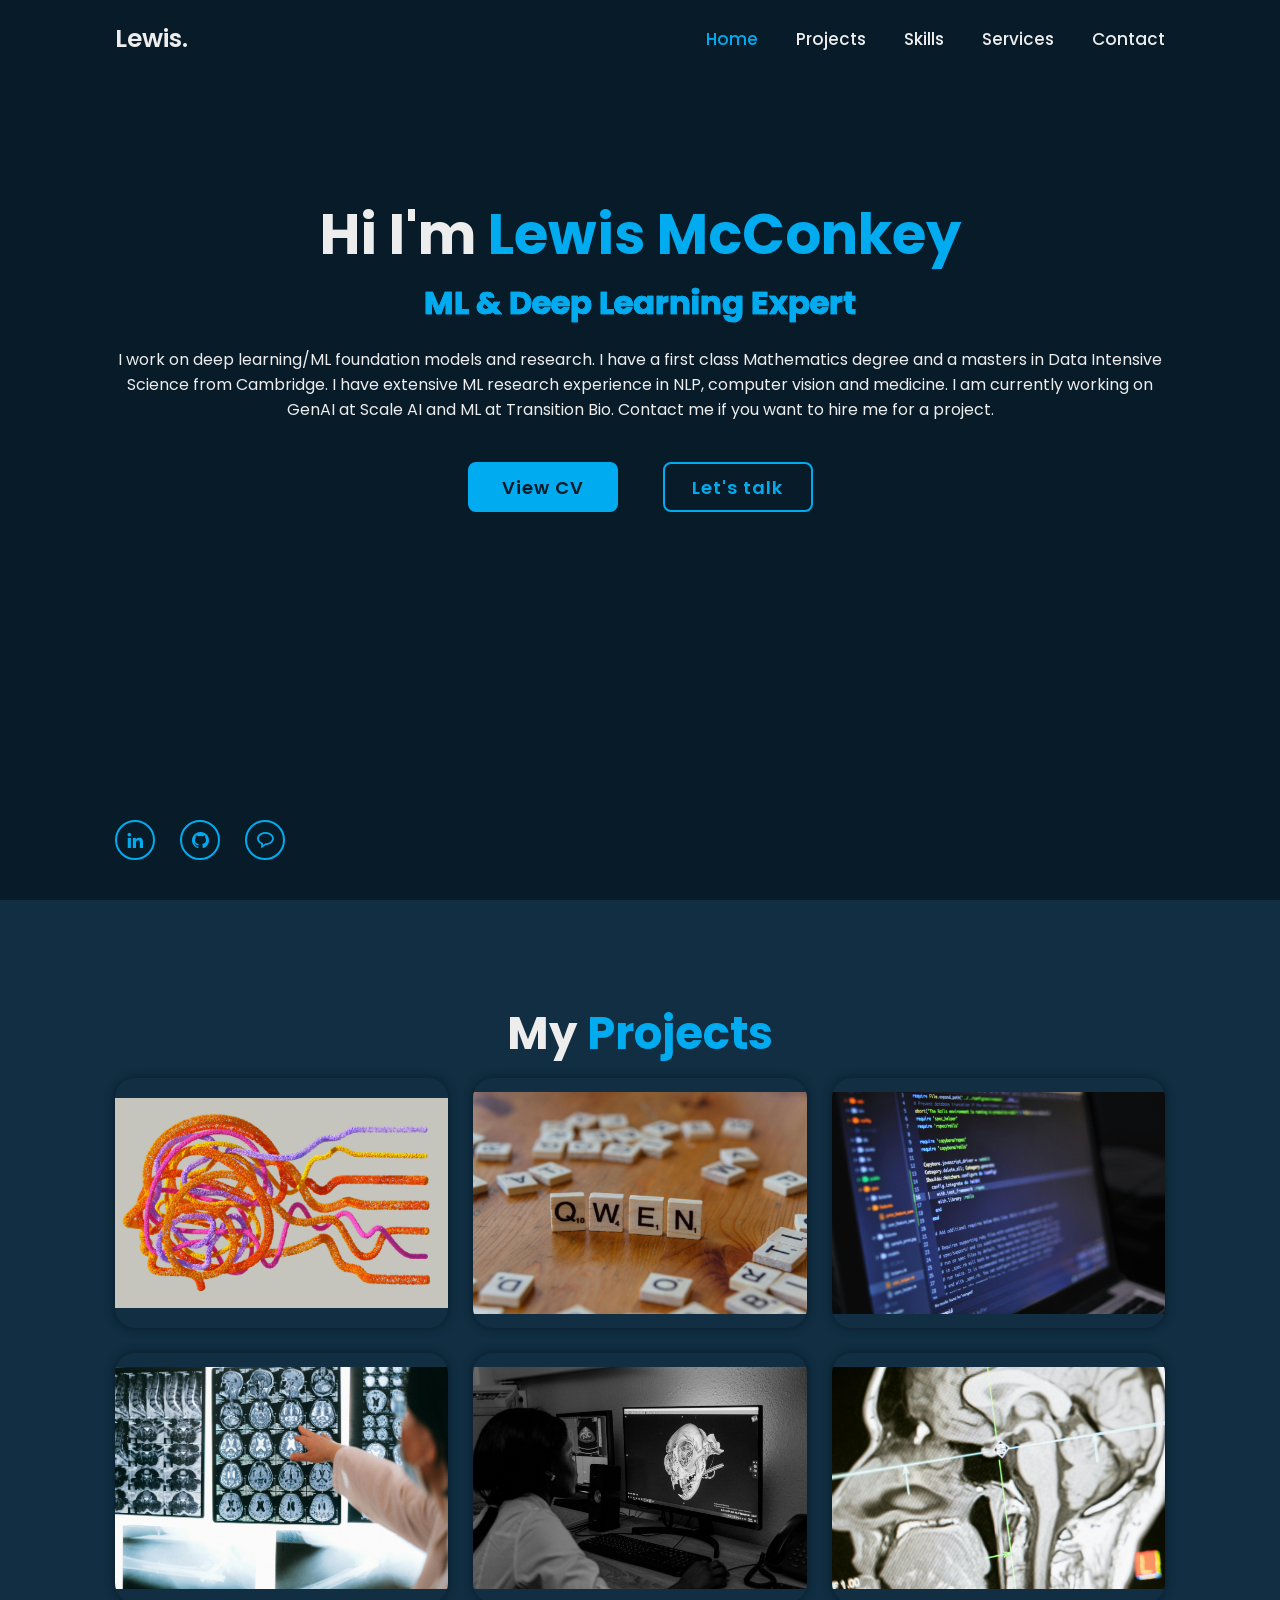
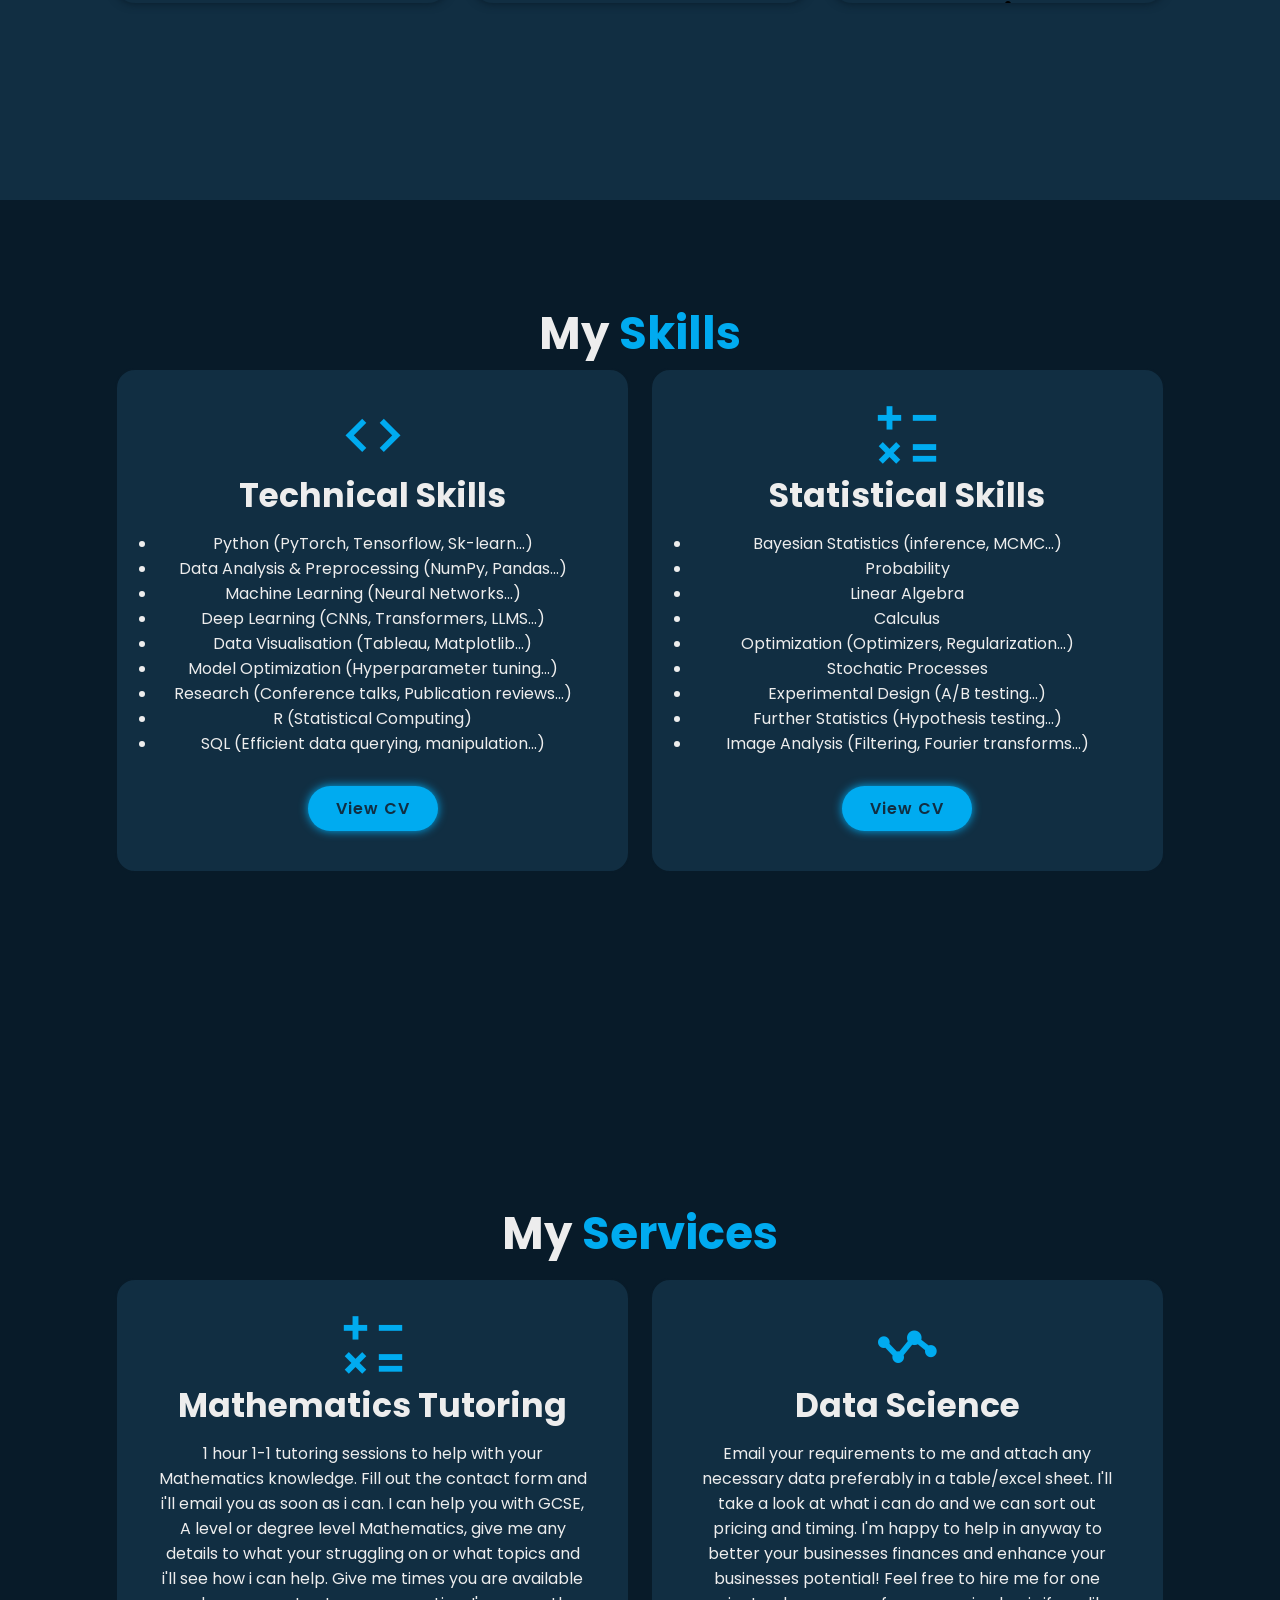
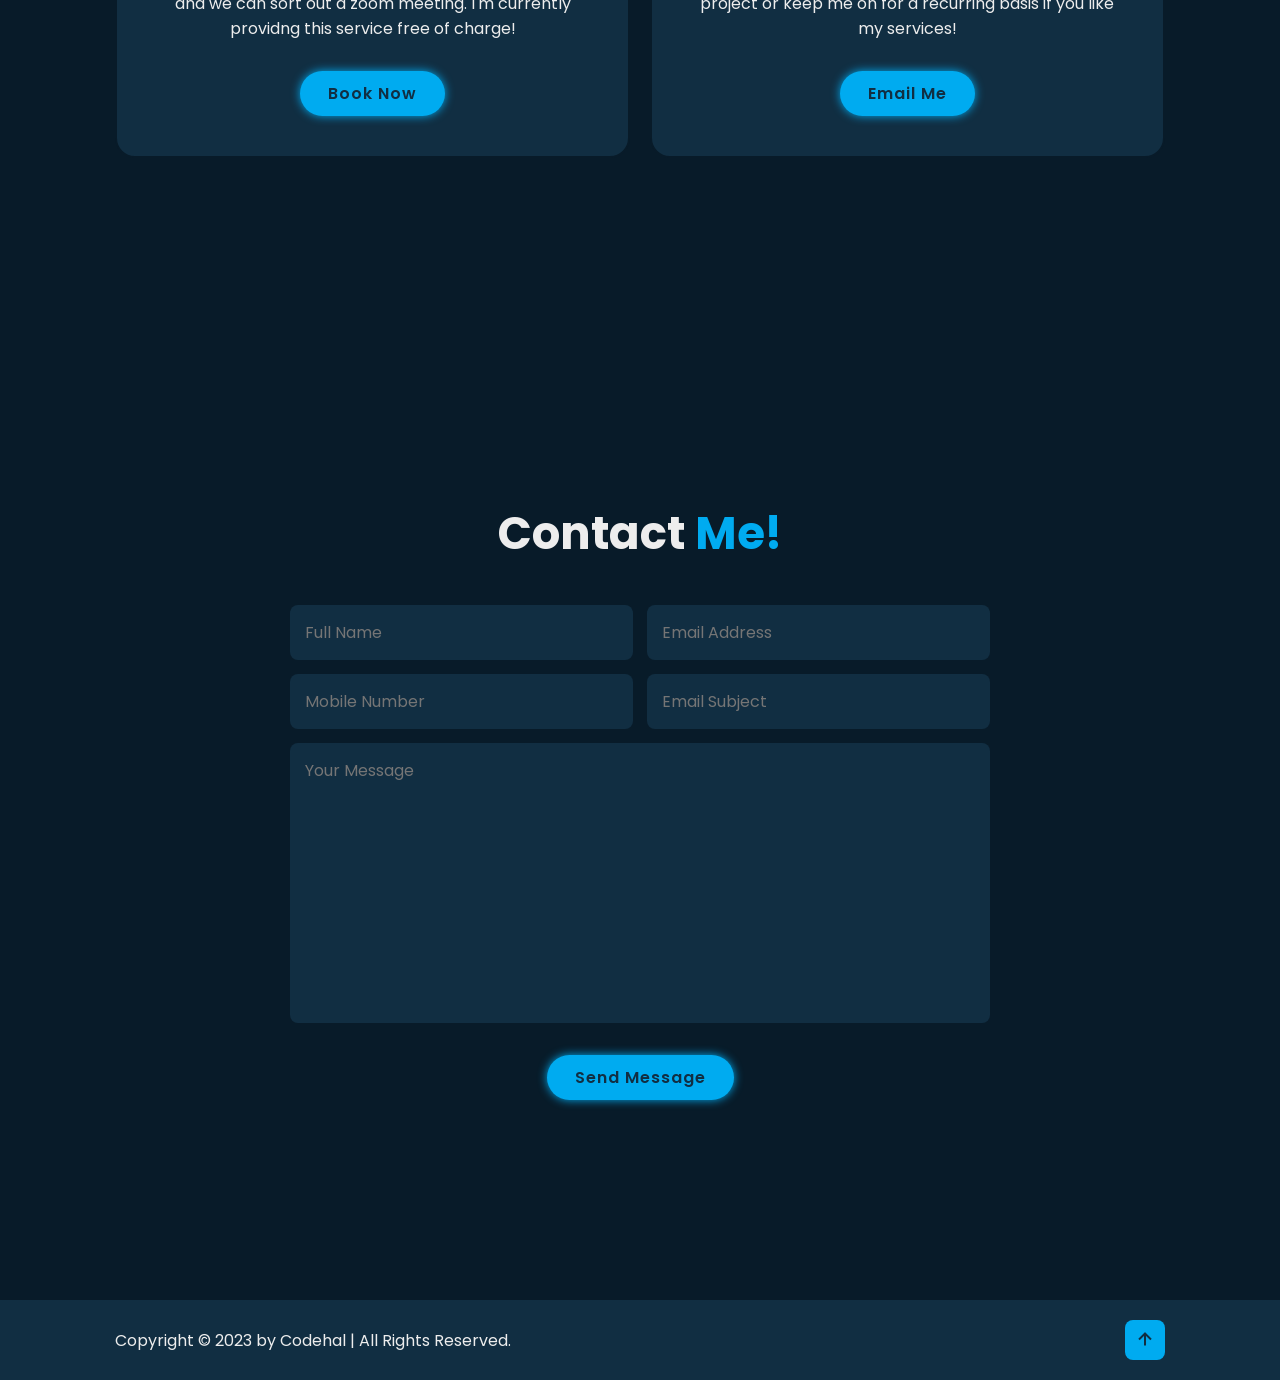
==== index.html @ c243de2d "Fix viewport meta tag scale attribute" ====
<!DOCTYPE html>
<html lang="en">

<head>
  <meta charset="UTF-8">
  <meta http-equiv="X-UA-Compatible" content="IE=edge">
  <meta name="viewport" content="width=device-width, initial-scale=1.0">
  <title>Personal Website</title>

  <link rel="stylesheet" href="personal website.css">

  <link href="https://unpkg.com/boxicons@2.1.4/css/boxicons.min.css" rel="stylesheet">
</head>
<body>
  <header class="header">
    <a href="#" class="logo">Lewis.</a>
    <div class="bx bx-menu" id="menu-icon"></div>

    <nav class="navbar">
      <a href="#Home" class="active">Home</a>
      <a href="#portfolio">Projects</a>
      <a href="#Skills">Skills</a>
      <a href="#Services">Services</a>
      <a href="#contact">Contact</a>
    </nav>

  </header>

  <section class="Home" id="Home">
    
    <div class="home-content">
      <center>
      <h1><br>Hi I'm <span>Lewis McConkey</span></h1>
      <div class="text-animate">
        <h3>ML & Deep Learning Expert</h3>
      </div>
      <p>I work on deep learning/ML foundation models and research. I have a first class Mathematics degree and a masters in Data Intensive Science from Cambridge. I have extensive ML research experience in NLP, computer vision and medicine. I am currently working on GenAI at Scale AI and ML at Transition Bio.  Contact me if you want to hire me for a project.</p>
      <div class="btn-box">
        <a href="https://docs.google.com/document/d/1GEggq1tuvcg07qV2nIcZ8Dckjq_eZgZ1/edit?usp=sharing&ouid=100934787953432346950&rtpof=true&sd=true" download class="btn">View CV</a>
        <a href="mailto:lewis.mcconkey2001@icloud.com" class="btn">Let's talk</a>
      </div>
      <div class="home-sci">
        <a href="https://www.linkedin.com/in/lewismcconkey/"><i class="bx bxl-linkedin"></i></a>
        <a href="https://github.com/Conkey01"><i class='bx bxl-github' ></i></a>
        <a href="sms:+447851853413"> <i class='bx bx-message-rounded'></i></a>
        </center>
      </div>
      
    </div>
  </section>

  <section class="portfolio" id="portfolio">
    <h2 class="heading">My <span>Projects</span></h2>

    <div class="portfolio-container">
       <div class="portfolio-box">
         <img src="Machine_learning.jpg" alt="">
         <div class="portfolio-layer">
           <h4>Neural Networks</h4>
           <p>End-to-end neural network inference pipeline that predicts the summation of two digits (97.19% validation accuracy). Benchmarked performance against support vector machines, random forests etc.</p>
           <a href="https://github.com/Conkey01/Optimising-Neural-Network-Inference-Pipelines-for-Digit-Summation"><i class='bx bx-link-external' ></i></a>
        </div>
      </div>

          <div class="portfolio-box">
            <img src="Qwen.jpg" alt="">
            <div class="portfolio-layer">
              <h4>Qwen, LLMs</h4>
              <p>LoRA (Low-Rank Adaptation) applied to the Qwen2.5-Instruct class of Large Language Models (LLMs), repurposed for forecasting a predator-prey system.</p>
              <a href="https://github.com/Conkey01/Efficient-Fine-Tuning-of-Large-Language-Models-for-Time-Series-Forecasting-via-LoRA"><i class='bx bx-link-external' ></i></a>
            </div>
          </div>

            <div class="portfolio-box">
              <img src="research_computing.jpg" alt="">
              <div class="portfolio-layer">
                <h4>Automatic Differentiation</h4>
                <p>Created a sub_dual_autodiff package for automatic differentiation using dual numbers.</p>
                <a href="https://github.com/Conkey01/Automatic-Differentiation-Using-Dual-Numbers-Package"><i class='bx bx-link-external' ></i></a>
              </div>
            </div>

              <div class="portfolio-box">
                <img src="Cancer_Survival.jpg" alt="">
                <div class="portfolio-layer">
                  <h4>Cancer Survival Prediction</h4>
                  <p>Coming soon...</p>
                  <a href="https://github.com/Conkey01/Optimising-Neural-Network-Inference-Pipelines-for-Digit-Summation"><i class='bx bx-link-external' ></i></a>
                </div>
              </div>

                <div class="portfolio-box">
                  <img src="Image_Analysis.jpg" alt="">
                  <div class="portfolio-layer">
                    <h4>Image Analysis</h4>
                    <p>Coming soon...</p>
                    <a href="https://github.com/Conkey01/Optimising-Neural-Network-Inference-Pipelines-for-Digit-Summation"><i class='bx bx-link-external' ></i></a>
                  </div>
                </div>

            <div class="portfolio-box">
               <img src="Medical_Imaging.jpg" alt="">
                <div class="portfolio-layer">
                  <h4>Medical Imaging</h4>
                   <p>Positron emission tomography and computed tomography reconstruction. Magnetic resonance imaging denoising. Computed tomography classification for cancer types (benign/malignant).</p>
                <a href="https://github.com/Conkey01/Multimodal_Imaging_for_cancer_detection_and_AI_segmentation"><i class='bx bx-link-external' ></i></a>
               </div>
             </div>

    </div>
  </section>

  <section class="Skills" id="Skills">
    <h2 class="heading">My <span>Skills</span></h2>

    <div class="services-container">
      <div class="services-box">
        <i class='bx bx-code'></i>
        <h3>Technical Skills</h3>
        <ul>
          <li>Python (PyTorch, Tensorflow, Sk-learn...)</li>
          <li>Data Analysis & Preprocessing (NumPy, Pandas...)</li>
          <li>Machine Learning (Neural Networks...)</li>
          <li>Deep Learning (CNNs, Transformers, LLMS...)</li>
          <li>Data Visualisation (Tableau, Matplotlib...)</li>
          <li>Model Optimization (Hyperparameter tuning...) </li>
          <li>Research (Conference talks, Publication reviews...)</li>
          <li>R (Statistical Computing)</li>
          <li>SQL (Efficient data querying, manipulation...)</li>
        </ul>
        <a href="https://docs.google.com/document/d/1GEggq1tuvcg07qV2nIcZ8Dckjq_eZgZ1/edit?usp=sharing&ouid=100934787953432346950&rtpof=true&sd=true" class="btn2">View CV</a>
      </div>

      <div class="services-box">
        <i class='bx bx-math' ></i>
         <h3>Statistical Skills</h3>
          <ul>
          <li>Bayesian Statistics (inference, MCMC...)</li>
          <li>Probability</li>
          <li>Linear Algebra</li>
          <li>Calculus</li>
          <li>Optimization (Optimizers, Regularization...)</li>
          <li>Stochatic Processes</li>
          <li>Experimental Design (A/B testing...)</li>
          <li>Further Statistics (Hypothesis testing...)</li>
          <li>Image Analysis (Filtering, Fourier transforms...)</li>
          </ul>
          <a href="https://docs.google.com/document/d/1GEggq1tuvcg07qV2nIcZ8Dckjq_eZgZ1/edit?usp=sharing&ouid=100934787953432346950&rtpof=true&sd=true" class="btn2">View CV</a>
        </div>
    </div>
  </section>


  <section class="Services" id="Services">
    <h2 class="heading">My <span>Services</span></h2>

    <div class="services-container">
      <div class="services-box">
      <i class='bx bx-math' ></i>
        <!-----<i class="bx bx-code-alt"></i>----->
        <h3>Mathematics Tutoring</h3>
          <p>1 hour 1-1 tutoring sessions to help with your Mathematics knowledge. Fill out the contact form and i'll email you as soon as i can. I can help you with GCSE, A level or degree level Mathematics, give me any details to what your struggling on or what topics and i'll see how i can help. Give me times you are available and we can sort out a zoom meeting. I'm currently providng this service free of charge!</p>
        <a href="mailto:lewis.mcconkey2001@icloud.com" class="btn2">Book Now</a>
      </div>

      <div class="services-box">
        <i class='bx bx-stats' ></i>
          <!-----<i class="bx bx-code-alt"></i>----->
          <h3>Data Science</h3>
          <p>Email your requirements to me and attach any necessary data preferably in a table/excel sheet. I'll take a look at what i can do and we can sort out pricing and timing. I'm happy to help in anyway to better your businesses finances and enhance your businesses potential! Feel free to hire me for one project or keep me on for a recurring basis if you like my services!</p>
          <a href="mailto:lewis.mcconkey2001@icloud.com" class="btn2">Email Me</a>
        </div>
    </div>
  </section>

  <section class="contact" id="contact">
    <h2 class="heading">Contact <span>Me!</span></h2>

    <form action="https://formsubmit.co/lewis.mcconkey2001@icloud.com" method="POST">
      <div class="input-box">
        <input type="text" placeholder="Full Name">
        <input type="email" placeholder="Email Address">
      </div>
      <div class="input-box">
        <input type="number" placeholder="Mobile Number">
        <input type="text" placeholder="Email Subject">
      </div>
      <textarea name="" id="" cols="30" rows="10" placeholder="Your Message"></textarea>
      <input type="submit" value="Send Message" class="btn2">
    </form>
  </section>

  <footer class="footer">
    <div class="footer-text">
      <p>Copyright &copy; 2023 by Codehal | All Rights Reserved.</p>
    </div>

    <div class="footer-iconTop"><a href="#Home"><i class="bx bx-up-arrow-alt"></i></a>
    </div>
  </footer>

    <script src="personal website.js"></script>
</body>
</html>
---- personal website.css ----
@import url('https://fonts.googleapis.com/css2?family=Poppins:wght@300;400;500;600;700;800;900&display=swap');

*{
  margin: 0;
  padding: 0;
  box-sizing: border-box;
  text-decoration: none;
  border: none;
  outline: none;
  scroll-behavior: smooth;
  font-family: 'Poppins', sans-serif;
}

:root {
  --bg-color: #081b29;
  --second-bg-color: #112e42;
  --third-bg-color: #323946;
  --text-color: #ededed;
  --main-color: #00abf0;
  --main-color2: #0ef;
}

html{
  font-size: 62.5%;
  overflow-x: hidden;
}

body {
  background: var(--bg-color);
  color: var(--text-color);
}

.header{
  position: fixed;
  top: 0;
  left: 0;
  width: 100%; 
  padding: 2rem 9%;
  background: transparent;
  display: flex;
  justify-content: space-between;
  align-items: center;
  z-index: 100;
}

#me {
  float: right;
  margin: 0 0 0 15px;
}

.logo{
  font-size: 2.5rem;
  color: var(--text-color);
  font-weight: 600;
}

.navbar a {
  font-size: 1.7rem;
  color: var(--text-color);
  font-weight: 500;
  margin-left: 3.5rem;
}

.navbar a:hover,
.navbar a.active {
  color: var(--main-color);
}

#menu-icon {
  font-size: 3.6rem;
  color: var(--text-color);
  cursor: pointer;
  display: none;
}

section{
  min-height: 100vh;
  padding: 10rem 9% 2rem;
}

.home {
  display: flex;
  align-items: center;
  padding: 0 9%;
}

.home-content {
  max-width: 800rem;
}

.home-content h1 {
  font-size: 5.6rem;
  font-weight: 700;
  line-height: 1.6;
}

.text-animate {
  position: relative;
  width: 80rem;
  overflow: hidden;
}

.home-content .text-animate h3 {
  font-size: 3.2rem;
  font-weight: 700;
  color: transparent;
  -webkit-text-stroke: .7px var(--main-color);
  background-image: linear-gradient(var(--main-color), var(--main-color));
  background-repeat: no-repeat;
  -webkit-background-clip: text;
  background-size: 90% 100%;
  background-position: -100% -100%;
  animation: homeBgText 6s linear infinite;
  animation-delay: 2s;
}

.home-content .text-animate h3::before {
  position: absolute;
  top: 0;
  left: 0;
  width: 0;
  height: 100%;
  border-right: 2px solid var(--main-color);
  z-index: -1;
}

.home-content p {
  font-size: 1.6rem;
  margin: 2rem 0 4rem;
}

.btn-box {
  position: relative;
  display: flex;
  justify-content: space-between;
  width: 34.5rem;
  height: 5rem;
}

.btn-box .btn {
  position: relative;
  display: inline-flex;
  justify-content: center;
  align-items: center;
  width: 15rem;
  height: 100%;
  background: var(--main-color);
  border: .2rem solid var(--main-color);
  border-radius: .8rem;
  font-size: 1.8rem;
  font-weight: 600;
  letter-spacing: .1rem;
  color: var(--bg-color);
  z-index: 1;
  overflow: hidden;
  transition: .5s;
}

.btn-box .btn:hover {
  color: var(--main-color);
}
.btn:hover {
  color: var(--main-color);
}

.btn-box .btn:nth-child(2) {
  background: transparent;
  color: var(--main-color);
}

.btn-box .btn:nth-child(2):hover {
  color: var(--bg-color);
}

.btn-box .btn:nth-child(2)::before {
  background: var(--main-color);
}
.btn-box .btn::before {
  content: '';
  position: absolute;
  top: 0;
  left: 0;
  width: 0;
  height: 100%;
  background: var(--bg-color);
  z-index: -1;
  transition: .5s;
}

.btn-box .btn:hover::before {
  width: 100%;
}

.home-sci {
  position: absolute;
  bottom: 4rem;
  width: 170px;
  display: flex;
  justify-content: space-between;
}

.home-sci a {
  position: relative;
  display: inline-flex;
  justify-content: center;
  align-items: center;
  width: 40px;
  height: 40px;
  background: transparent;
  border: .2rem solid var(--main-color);
  border-radius: 50%;
  font-size: 20px;
  color: var(--main-color);
  z-index: 1;
  overflow: hidden;
  transition: .5s;
}

.home-sci a:hover {
  color: var(--bg-color);
}

.home-sci a::before {
  content: '';
  position: absolute;
  top: 0;
  left: 0;
  width: 0;
  height: 100%;
  background: var(--main-color);
  z-index: -1;
  transition: .5s;
}

.home-sci a:hover::before {
  width: 100%;
}

/*--------  Projects CSS   ----------*/

.portfolio {
  background: var(--second-bg-color);
}

.portfolio h2 {
  margin-bottom: 1rem; 
}

.portfolio-container {
  display: grid;
  grid-template-columns: repeat(3, 1fr);
  align-items: center;
  gap: 2.5rem;
}

.portfolio-container .portfolio-box {
  position: relative;
  border-radius: 2rem;
  box-shadow: 0 0 1rem var(--bg-color);
  overflow: hidden;
  display: flex;
  height: 25rem;
  flex-direction: column;
  width: 100%;
  align-items: center;
  justify-content: center;
}

.portfolio-box img {
  width: 100%;
  height: auto;
  object-fit: cover;
  transition: .5s ease;
}

.portfolio-box:hover img {
  transform: scale(1.1);
}

.portfolio-box .portfolio-layer {
  position: absolute;
  bottom: 0;
  left: 0;
  width: 100%;
  height: 100%;
  background: linear-gradient(rgba(0,0,0,.1), var(--main-color2));
  display: flex;
  justify-content: center;
  align-items: center;
  flex-direction: column;
  text-align: center;
  padding: 0 4rem;
  transform: translateY(100%);
  transition: .5s ease;
}

.portfolio-box:hover .portfolio-layer {
  transform: translateY(0);
}

.portfolio-layer h4 {
  font-size: 3rem;
  color: black;
}

.portfolio-layer p {
  font-size: 1.4rem;
  margin: .3rem 0 1rem;
  color: black;
}

.portfolio-layer a {
  display: inline-flex;
  justify-content: center;
  align-items: center;
  width: 5rem;
  height: 5rem;
  background: var(--text-color);
  border-radius: 50%;
}

.portfolio-layer a i {
  font-size: 2rem;
  color: var(--second-bg-color);
}

/*-----------  Services CSS  ----------------*/

.btn2 {
  display: inline-block;
  padding: 1rem 2.8rem;
  background: var(--main-color);
  border-radius: 4rem;
  box-shadow: 0 0 1rem var(--main-color);
  font-size: 1.6rem;
  color: var(--second-bg-color);
  letter-spacing: .1rem;
  font-weight: 600;
}

.heading {
  text-align: center;
  font-size: 4.5rem;
}

span {
  color: var(--main-color);
}

.Services h2 {
  margin-bottom: 1rem;
}

.services-container {
  display: flex;
  justify-content: center;
  align-items: center;
  flex-wrap: wrap;
  gap: 2rem;
}

.services-container .services-box {
  flex: 1 1 30rem;
  background: var(--second-bg-color);
  padding: 3rem 4rem 4rem;
  border-radius: 2rem;
  text-align: center;
  border: .2rem solid var(--bg-color);
  transition: .5s ease;
}

.services-container .services-box:hover {
  border-color: var(--main-color);
  transform: scale(1.02);
}

.services-box i {
  font-size: 7rem;
  color: var(--main-color);
}

.services-box h3 {
  font-size: 3.3rem;
}

.services-box p, ul {
  font-size: 1.6rem;
  margin: 1rem 0 3rem;
}

/*------ Contact CSS ------*/

.contact h2 {
  margin-bottom: 3rem;
}

.contact form {
  max-width: 70rem;
  margin: 1rem auto;
  text-align: center;
  margin-bottom: 3rem;
}

.contact form .input-box {
  display: flex;
  justify-content: space-between;
  flex-wrap: wrap;
}

.contact form .input-box input,
.contact form textarea {
  width: 100%;
  padding: 1.5rem;
  font-size: 1.6rem;
  color: var(--text-color);
  background: var(--second-bg-color);
  border-radius: .8rem;
  margin: .7rem 0;
}

.contact form .input-box input {
  width: 49%;
}

.contact form textarea {
  resize: none;
}

.contact form .btn2 {
  margin-top: 2rem;
  cursor: pointer;
}

.footer {
  display: flex;
  justify-content: space-between;
  align-items: center;
  flex-wrap: wrap;
  padding: 2rem 9%;
  background: var(--second-bg-color);
}

.footer-text p {
  font-size: 1.6rem;
}

.footer-iconTop a {
  display: inline-flex;
  justify-content: center;
  align-items: center;
  padding: .8rem;
  background: var(--main-color);
  border-radius: .8rem;
  transition: .5s ease;
}

.footer-iconTop a:hover {
  box-shadow: 0 0 1rem var(--main-color);
}

.footer-iconTop a i {
  font-size: 2.4rem;
  color: var(--second-bg-color);
}

/* Keyframes animation*/
@keyframes homeBgText {
  0%,
  10%, 
  100% {
    background-position: -60rem 0;
  }
  65%,
  85% {
    background-position: 0 0;
  }
}


/* ============================================
   RESPONSIVE / MOBILE STYLES
   ============================================ */

/* ---------- Tablet (768px and below) ---------- */
@media (max-width: 768px) {

  /* Show hamburger menu icon */
  #menu-icon {
    display: block;
  }

  /* Mobile nav: hidden by default, toggled via JS */
  .navbar {
    position: absolute;
    top: 100%;
    left: -100%;
    width: 100%;
    padding: 1rem 4%;
    background: var(--second-bg-color);
    box-shadow: 0 .5rem 1rem rgba(0,0,0,.2);
    transition: .3s ease;
    display: flex;
    flex-direction: column;
    align-items: center;
  }

  .navbar.active {
    left: 0;
  }

  .navbar a {
    display: block;
    font-size: 2rem;
    margin: 2rem 0;
    margin-left: 0;
  }

  /* Home section */
  .home-content h1 {
    font-size: 4rem;
  }

  .text-animate {
    width: 100%;
  }

  .home-content .text-animate h3 {
    font-size: 2.4rem;
  }

  .home-content p {
    font-size: 1.5rem;
  }

  .btn-box {
    width: 100%;
    max-width: 34.5rem;
    flex-wrap: wrap;
    gap: 1.5rem;
    height: auto;
    justify-content: center;
  }

  .btn-box .btn {
    width: 14rem;
    height: 4.5rem;
    font-size: 1.6rem;
  }

  .home-sci {
    position: relative;
    bottom: auto;
    margin-top: 3rem;
    justify-content: center;
  }

  /* Portfolio grid: 2 columns on tablet */
  .portfolio-container {
    grid-template-columns: repeat(2, 1fr);
    gap: 2rem;
  }

  .portfolio-layer h4 {
    font-size: 2.2rem;
  }

  .portfolio-layer p {
    font-size: 1.2rem;
  }

  /* Headings */
  .heading {
    font-size: 3.5rem;
  }

  /* Services */
  .services-container .services-box {
    padding: 2.5rem 2rem 3rem;
  }

  .services-box h3 {
    font-size: 2.6rem;
  }

  /* Contact */
  .contact form .input-box input {
    width: 100%;
  }

  /* Footer */
  .footer {
    flex-direction: column;
    text-align: center;
    gap: 1.5rem;
  }
}

/* ---------- Small Mobile (480px and below) ---------- */
@media (max-width: 480px) {

  html {
    font-size: 55%;
  }

  section {
    padding: 8rem 5% 2rem;
  }

  .header {
    padding: 2rem 5%;
  }

  .home-content h1 {
    font-size: 3.2rem;
    line-height: 1.4;
  }

  .home-content .text-animate h3 {
    font-size: 2rem;
  }

  .home-content p {
    font-size: 1.4rem;
    margin: 1.5rem 0 3rem;
  }

  .btn-box {
    flex-direction: column;
    align-items: center;
    gap: 1.2rem;
  }

  .btn-box .btn {
    width: 100%;
    max-width: 25rem;
    height: 4.5rem;
    font-size: 1.5rem;
  }

  /* Portfolio grid: 1 column on small phones */
  .portfolio-container {
    grid-template-columns: 1fr;
    gap: 1.5rem;
  }

  .portfolio-container .portfolio-box {
    height: 22rem;
  }

  .portfolio-layer {
    padding: 0 2rem;
  }

  .portfolio-layer h4 {
    font-size: 2rem;
  }

  .portfolio-layer p {
    font-size: 1.2rem;
  }

  /* Headings */
  .heading {
    font-size: 3rem;
  }

  /* Services */
  .services-box h3 {
    font-size: 2.2rem;
  }

  .services-box i {
    font-size: 5rem;
  }

  .services-container .services-box {
    padding: 2rem 1.5rem 3rem;
  }

  /* Footer */
  .footer {
    padding: 2rem 5%;
  }
}
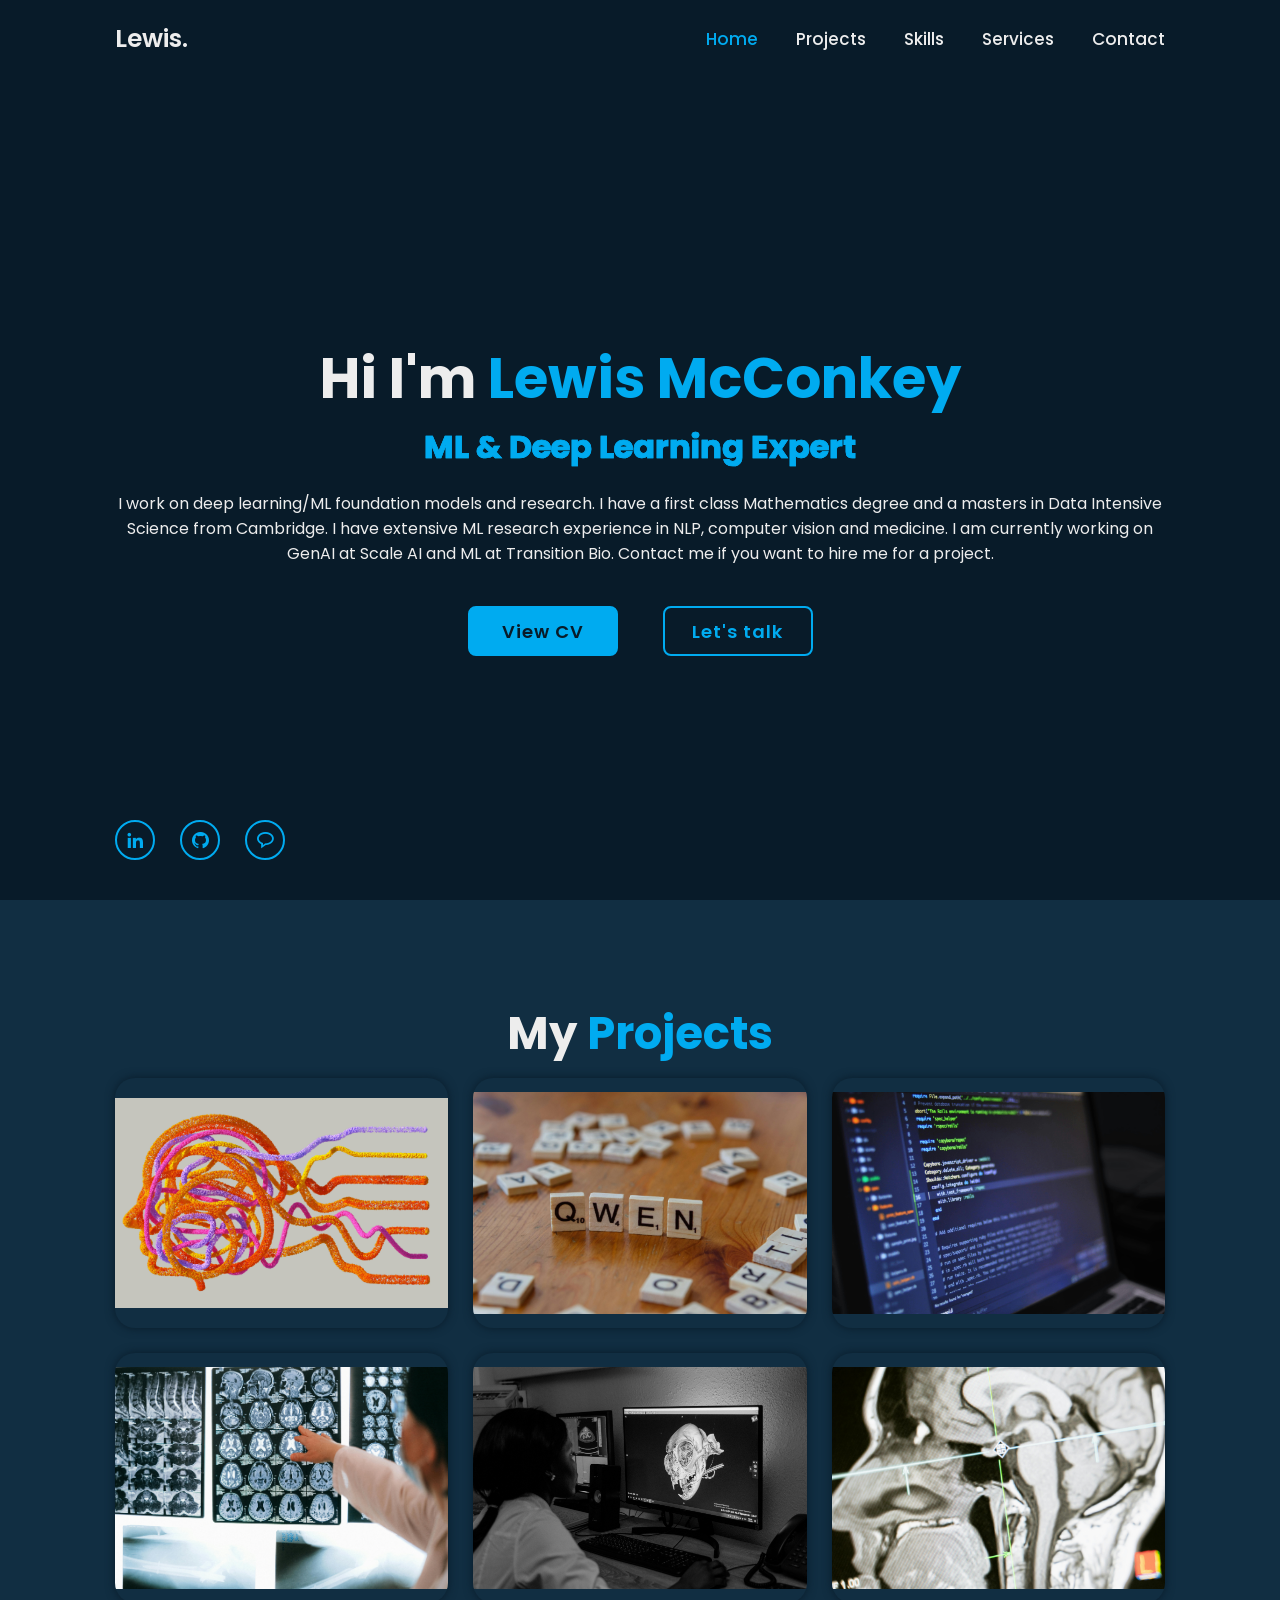
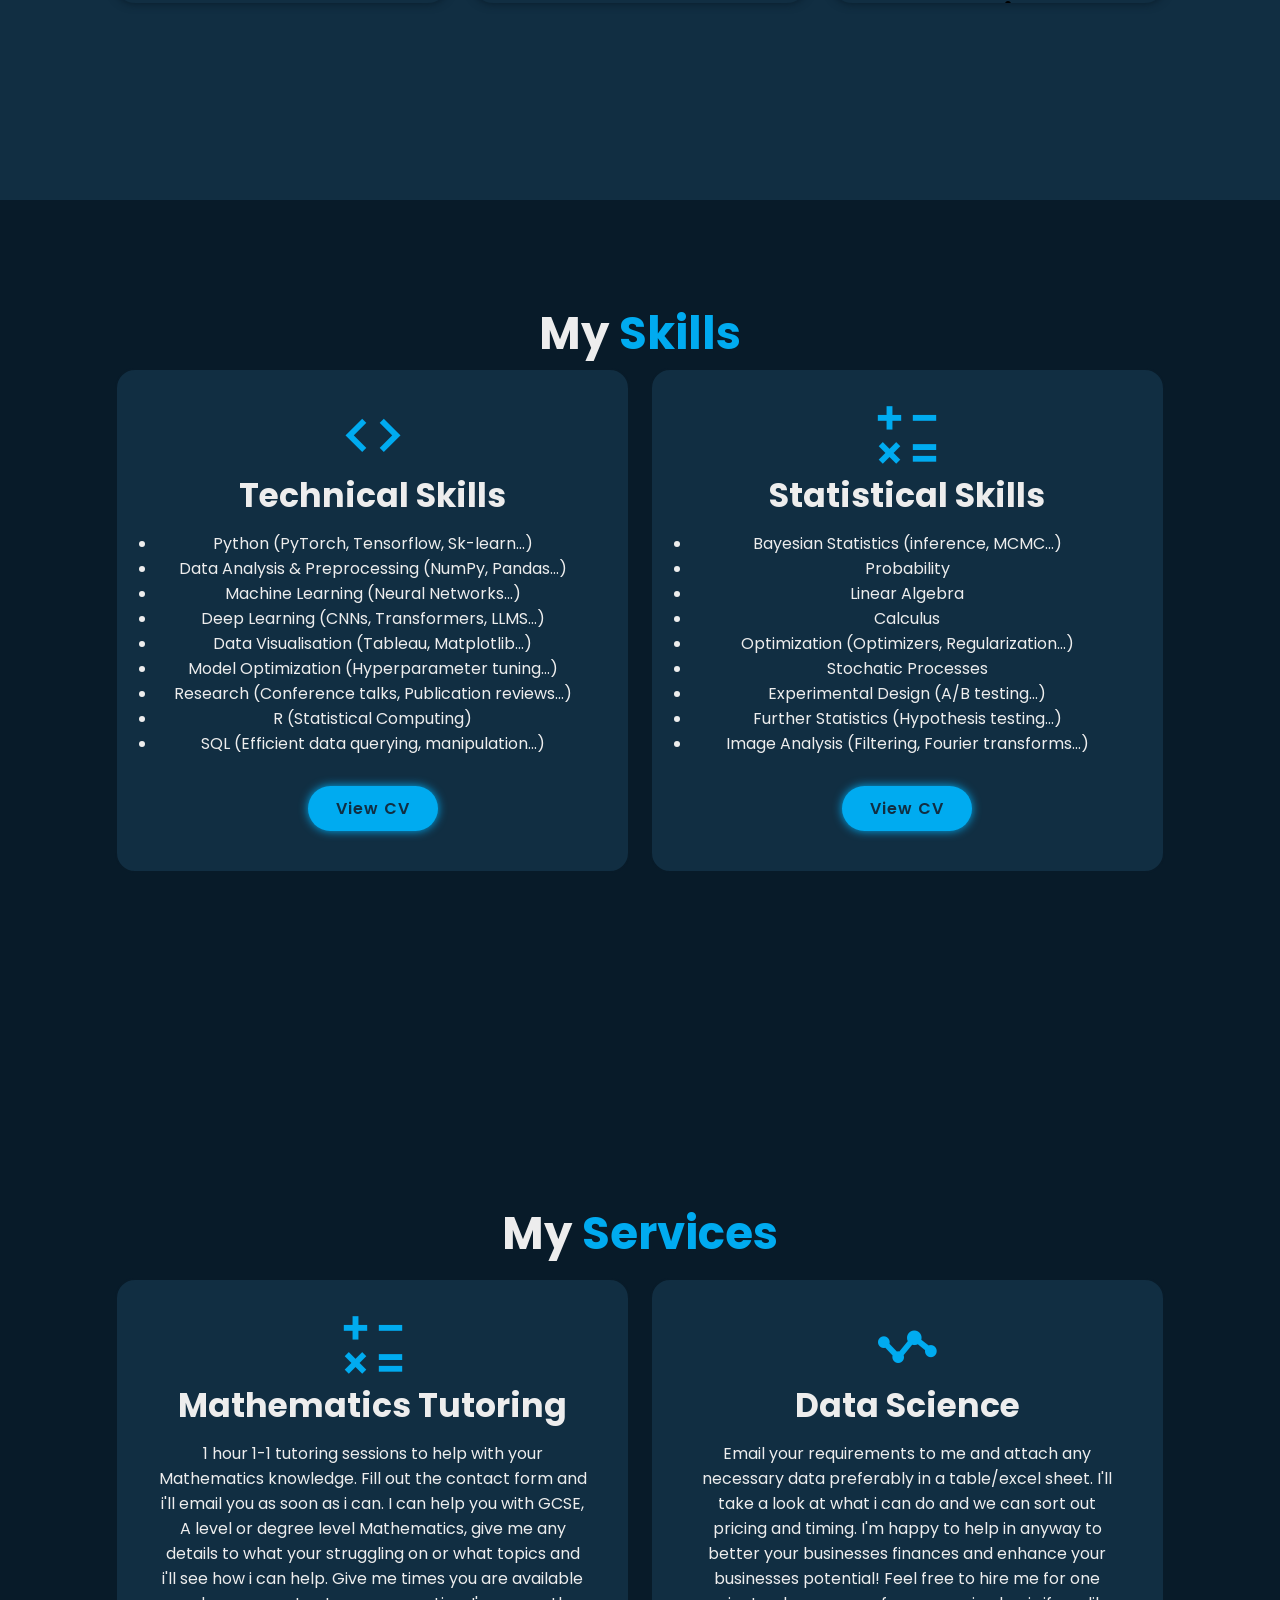
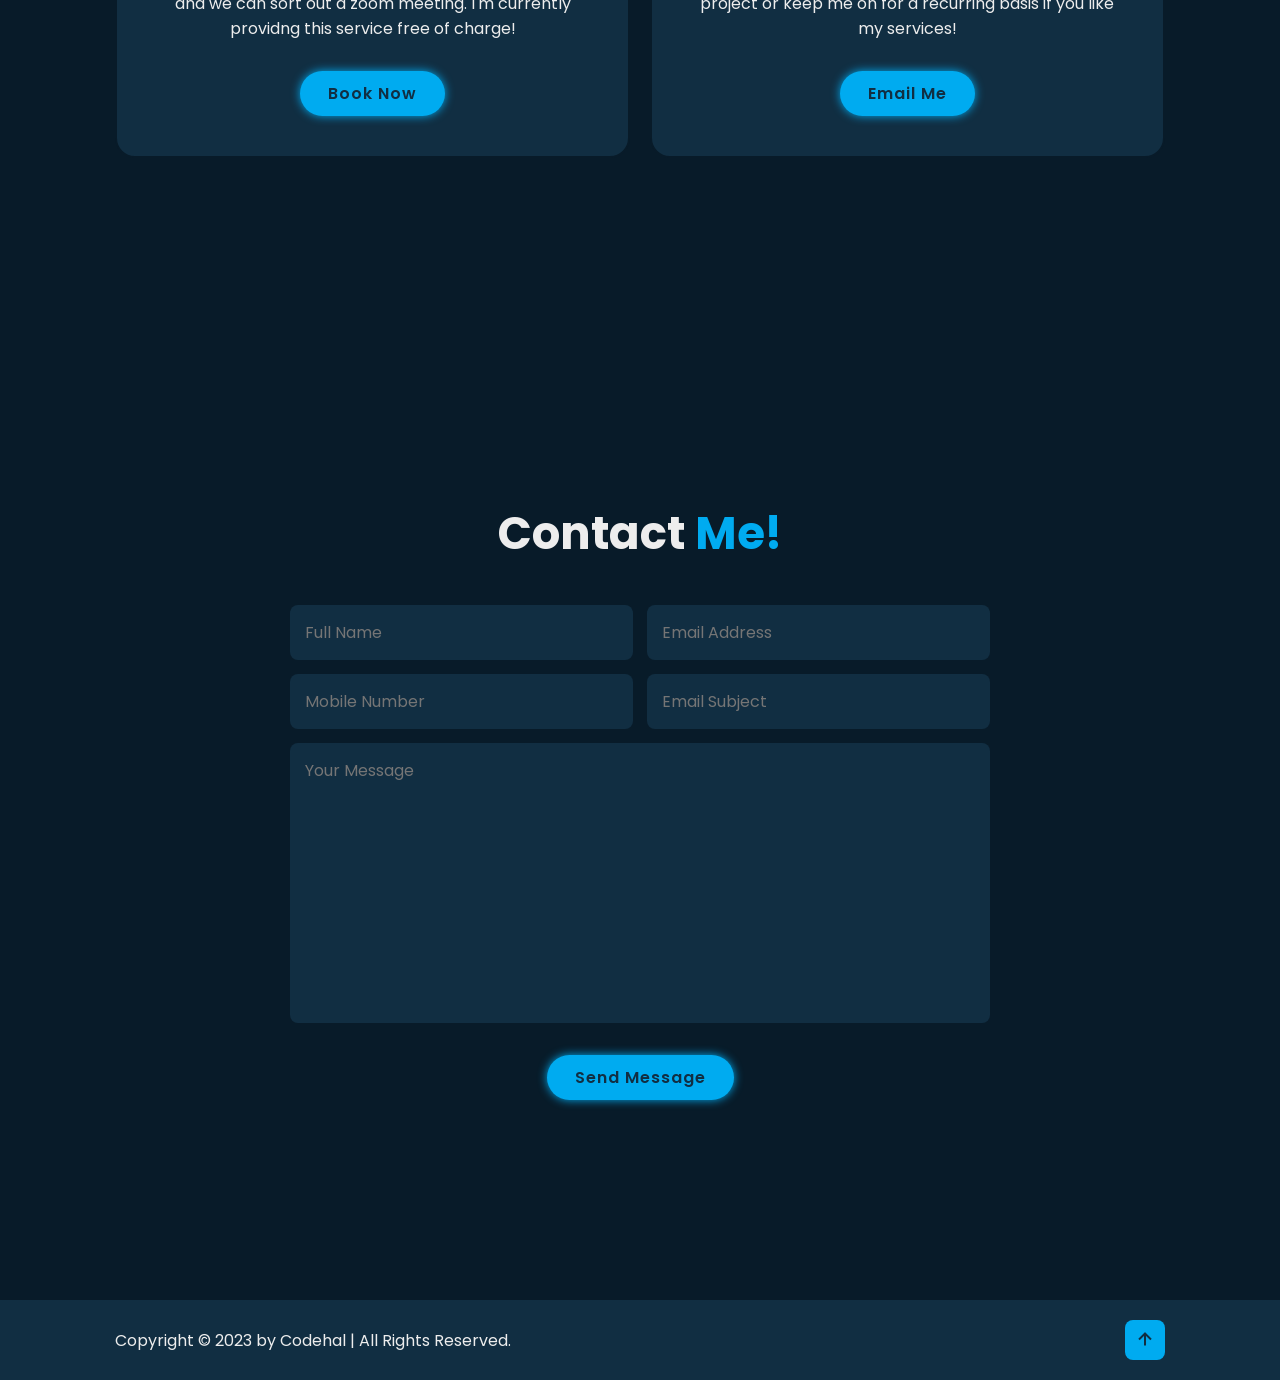
==== commit 4470d6af: "Update portfolio item from Cancer Survival to Vision Search Engine" ====
--- a/index.html
+++ b/index.html
@@ -83,9 +83,9 @@
               <div class="portfolio-box">
                 <img src="Cancer_Survival.jpg" alt="">
                 <div class="portfolio-layer">
-                  <h4>Cancer Survival Prediction</h4>
-                  <p>Coming soon...</p>
-                  <a href="https://github.com/Conkey01/Optimising-Neural-Network-Inference-Pipelines-for-Digit-Summation"><i class='bx bx-link-external' ></i></a>
+                  <h4>Vision Search Engine</h4>
+                  <p>Vision encoder model (trained using student-teacher network) turned into a vision search engine. This is the first part of a multimodal large language model I am currently building.</p>
+                  <a href="https://conkey01.github.io/Vision_Encoder/"><i class='bx bx-link-external' ></i></a>
                 </div>
               </div>
 
--- a/personal website.css
+++ b/personal website.css
@@ -1,6 +1,6 @@
 @import url('https://fonts.googleapis.com/css2?family=Poppins:wght@300;400;500;600;700;800;900&display=swap');
 
-*{
+* {
   margin: 0;
   padding: 0;
   box-sizing: border-box;
@@ -20,7 +20,7 @@
   --main-color2: #0ef;
 }
 
-html{
+html {
   font-size: 62.5%;
   overflow-x: hidden;
 }
@@ -30,11 +30,13 @@
   color: var(--text-color);
 }
 
-.header{
+/* ============ HEADER ============ */
+
+.header {
   position: fixed;
   top: 0;
   left: 0;
-  width: 100%; 
+  width: 100%;
   padding: 2rem 9%;
   background: transparent;
   display: flex;
@@ -48,7 +50,7 @@
   margin: 0 0 0 15px;
 }
 
-.logo{
+.logo {
   font-size: 2.5rem;
   color: var(--text-color);
   font-weight: 600;
@@ -73,12 +75,16 @@
   display: none;
 }
 
-section{
+/* ============ SECTIONS (GENERAL) ============ */
+
+section {
   min-height: 100vh;
   padding: 10rem 9% 2rem;
 }
 
-.home {
+/* ============ HOME ============ */
+
+.Home {
   display: flex;
   align-items: center;
   padding: 0 9%;
@@ -159,6 +165,7 @@
 .btn-box .btn:hover {
   color: var(--main-color);
 }
+
 .btn:hover {
   color: var(--main-color);
 }
@@ -175,6 +182,7 @@
 .btn-box .btn:nth-child(2)::before {
   background: var(--main-color);
 }
+
 .btn-box .btn::before {
   content: '';
   position: absolute;
@@ -236,14 +244,14 @@
   width: 100%;
 }
 
-/*--------  Projects CSS   ----------*/
+/* ============ PORTFOLIO / PROJECTS ============ */
 
 .portfolio {
   background: var(--second-bg-color);
 }
 
 .portfolio h2 {
-  margin-bottom: 1rem; 
+  margin-bottom: 1rem;
 }
 
 .portfolio-container {
@@ -283,7 +291,7 @@
   left: 0;
   width: 100%;
   height: 100%;
-  background: linear-gradient(rgba(0,0,0,.1), var(--main-color2));
+  background: linear-gradient(rgba(0, 0, 0, .1), var(--main-color2));
   display: flex;
   justify-content: center;
   align-items: center;
@@ -324,7 +332,7 @@
   color: var(--second-bg-color);
 }
 
-/*-----------  Services CSS  ----------------*/
+/* ============ SERVICES / SKILLS ============ */
 
 .btn2 {
   display: inline-block;
@@ -383,12 +391,13 @@
   font-size: 3.3rem;
 }
 
-.services-box p, ul {
+.services-box p,
+ul {
   font-size: 1.6rem;
   margin: 1rem 0 3rem;
 }
 
-/*------ Contact CSS ------*/
+/* ============ CONTACT ============ */
 
 .contact h2 {
   margin-bottom: 3rem;
@@ -431,6 +440,8 @@
   cursor: pointer;
 }
 
+/* ============ FOOTER ============ */
+
 .footer {
   display: flex;
   justify-content: space-between;
@@ -463,10 +474,11 @@
   color: var(--second-bg-color);
 }
 
-/* Keyframes animation*/
+/* ============ KEYFRAMES ============ */
+
 @keyframes homeBgText {
   0%,
-  10%, 
+  10%,
   100% {
     background-position: -60rem 0;
   }
@@ -477,19 +489,17 @@
 }
 
 
-/* ============================================
-   RESPONSIVE / MOBILE STYLES
-   ============================================ */
-
-/* ---------- Tablet (768px and below) ---------- */
+/* =============================================
+   RESPONSIVE — TABLET (768px and below)
+   ============================================= */
+
 @media (max-width: 768px) {
 
-  /* Show hamburger menu icon */
+  /* --- Header / Nav --- */
   #menu-icon {
     display: block;
   }
 
-  /* Mobile nav: hidden by default, toggled via JS */
   .navbar {
     position: absolute;
     top: 100%;
@@ -497,7 +507,7 @@
     width: 100%;
     padding: 1rem 4%;
     background: var(--second-bg-color);
-    box-shadow: 0 .5rem 1rem rgba(0,0,0,.2);
+    box-shadow: 0 .5rem 1rem rgba(0, 0, 0, .2);
     transition: .3s ease;
     display: flex;
     flex-direction: column;
@@ -515,13 +525,30 @@
     margin-left: 0;
   }
 
-  /* Home section */
+  /* --- Home Section: vertically centre everything --- */
+  .Home {
+    display: flex;
+    align-items: center;
+    justify-content: center;
+    min-height: 100vh;
+    padding: 0 9%;
+  }
+
+  .home-content {
+    display: flex;
+    flex-direction: column;
+    align-items: center;
+    text-align: center;
+  }
+
   .home-content h1 {
     font-size: 4rem;
+    margin-bottom: 0.5rem;
   }
 
   .text-animate {
     width: 100%;
+    margin-bottom: 1rem;
   }
 
   .home-content .text-animate h3 {
@@ -530,15 +557,17 @@
 
   .home-content p {
     font-size: 1.5rem;
+    margin: 1rem 0 4rem;
   }
 
   .btn-box {
     width: 100%;
     max-width: 34.5rem;
     flex-wrap: wrap;
-    gap: 1.5rem;
+    gap: 3rem;
     height: auto;
     justify-content: center;
+    margin: 0 auto;
   }
 
   .btn-box .btn {
@@ -554,7 +583,7 @@
     justify-content: center;
   }
 
-  /* Portfolio grid: 2 columns on tablet */
+  /* --- Portfolio: 2 columns --- */
   .portfolio-container {
     grid-template-columns: repeat(2, 1fr);
     gap: 2rem;
@@ -568,12 +597,18 @@
     font-size: 1.2rem;
   }
 
-  /* Headings */
+  /* --- Headings --- */
   .heading {
     font-size: 3.5rem;
   }
 
-  /* Services */
+  /* --- Skills: remove bullet points --- */
+  .services-box ul {
+    list-style: none;
+    padding-left: 0;
+  }
+
+  /* --- Services --- */
   .services-container .services-box {
     padding: 2.5rem 2rem 3rem;
   }
@@ -582,12 +617,12 @@
     font-size: 2.6rem;
   }
 
-  /* Contact */
+  /* --- Contact --- */
   .contact form .input-box input {
     width: 100%;
   }
 
-  /* Footer */
+  /* --- Footer --- */
   .footer {
     flex-direction: column;
     text-align: center;
@@ -595,7 +630,11 @@
   }
 }
 
-/* ---------- Small Mobile (480px and below) ---------- */
+
+/* =============================================
+   RESPONSIVE — SMALL MOBILE (480px and below)
+   ============================================= */
+
 @media (max-width: 480px) {
 
   html {
@@ -608,11 +647,33 @@
 
   .header {
     padding: 2rem 5%;
+  }
+
+  /* --- Home Section: vertically centre everything --- */
+  .Home {
+    display: flex;
+    align-items: center;
+    justify-content: center;
+    min-height: 100vh;
+    padding: 0 5%;
+  }
+
+  .home-content {
+    display: flex;
+    flex-direction: column;
+    align-items: center;
+    text-align: center;
   }
 
   .home-content h1 {
     font-size: 3.2rem;
     line-height: 1.4;
+    margin-bottom: 0.5rem;
+  }
+
+  .text-animate {
+    width: 100%;
+    margin-bottom: 1rem;
   }
 
   .home-content .text-animate h3 {
@@ -621,13 +682,14 @@
 
   .home-content p {
     font-size: 1.4rem;
-    margin: 1.5rem 0 3rem;
+    margin: 1rem 0 4rem;
   }
 
   .btn-box {
     flex-direction: column;
     align-items: center;
-    gap: 1.2rem;
+    gap: 3rem;
+    margin: 0 auto;
   }
 
   .btn-box .btn {
@@ -637,7 +699,14 @@
     font-size: 1.5rem;
   }
 
-  /* Portfolio grid: 1 column on small phones */
+  .home-sci {
+    position: relative;
+    bottom: auto;
+    margin-top: 3rem;
+    justify-content: center;
+  }
+
+  /* --- Portfolio: 1 column --- */
   .portfolio-container {
     grid-template-columns: 1fr;
     gap: 1.5rem;
@@ -659,12 +728,18 @@
     font-size: 1.2rem;
   }
 
-  /* Headings */
+  /* --- Headings --- */
   .heading {
     font-size: 3rem;
   }
 
-  /* Services */
+  /* --- Skills: remove bullet points --- */
+  .services-box ul {
+    list-style: none;
+    padding-left: 0;
+  }
+
+  /* --- Services --- */
   .services-box h3 {
     font-size: 2.2rem;
   }
@@ -677,7 +752,7 @@
     padding: 2rem 1.5rem 3rem;
   }
 
-  /* Footer */
+  /* --- Footer --- */
   .footer {
     padding: 2rem 5%;
   }
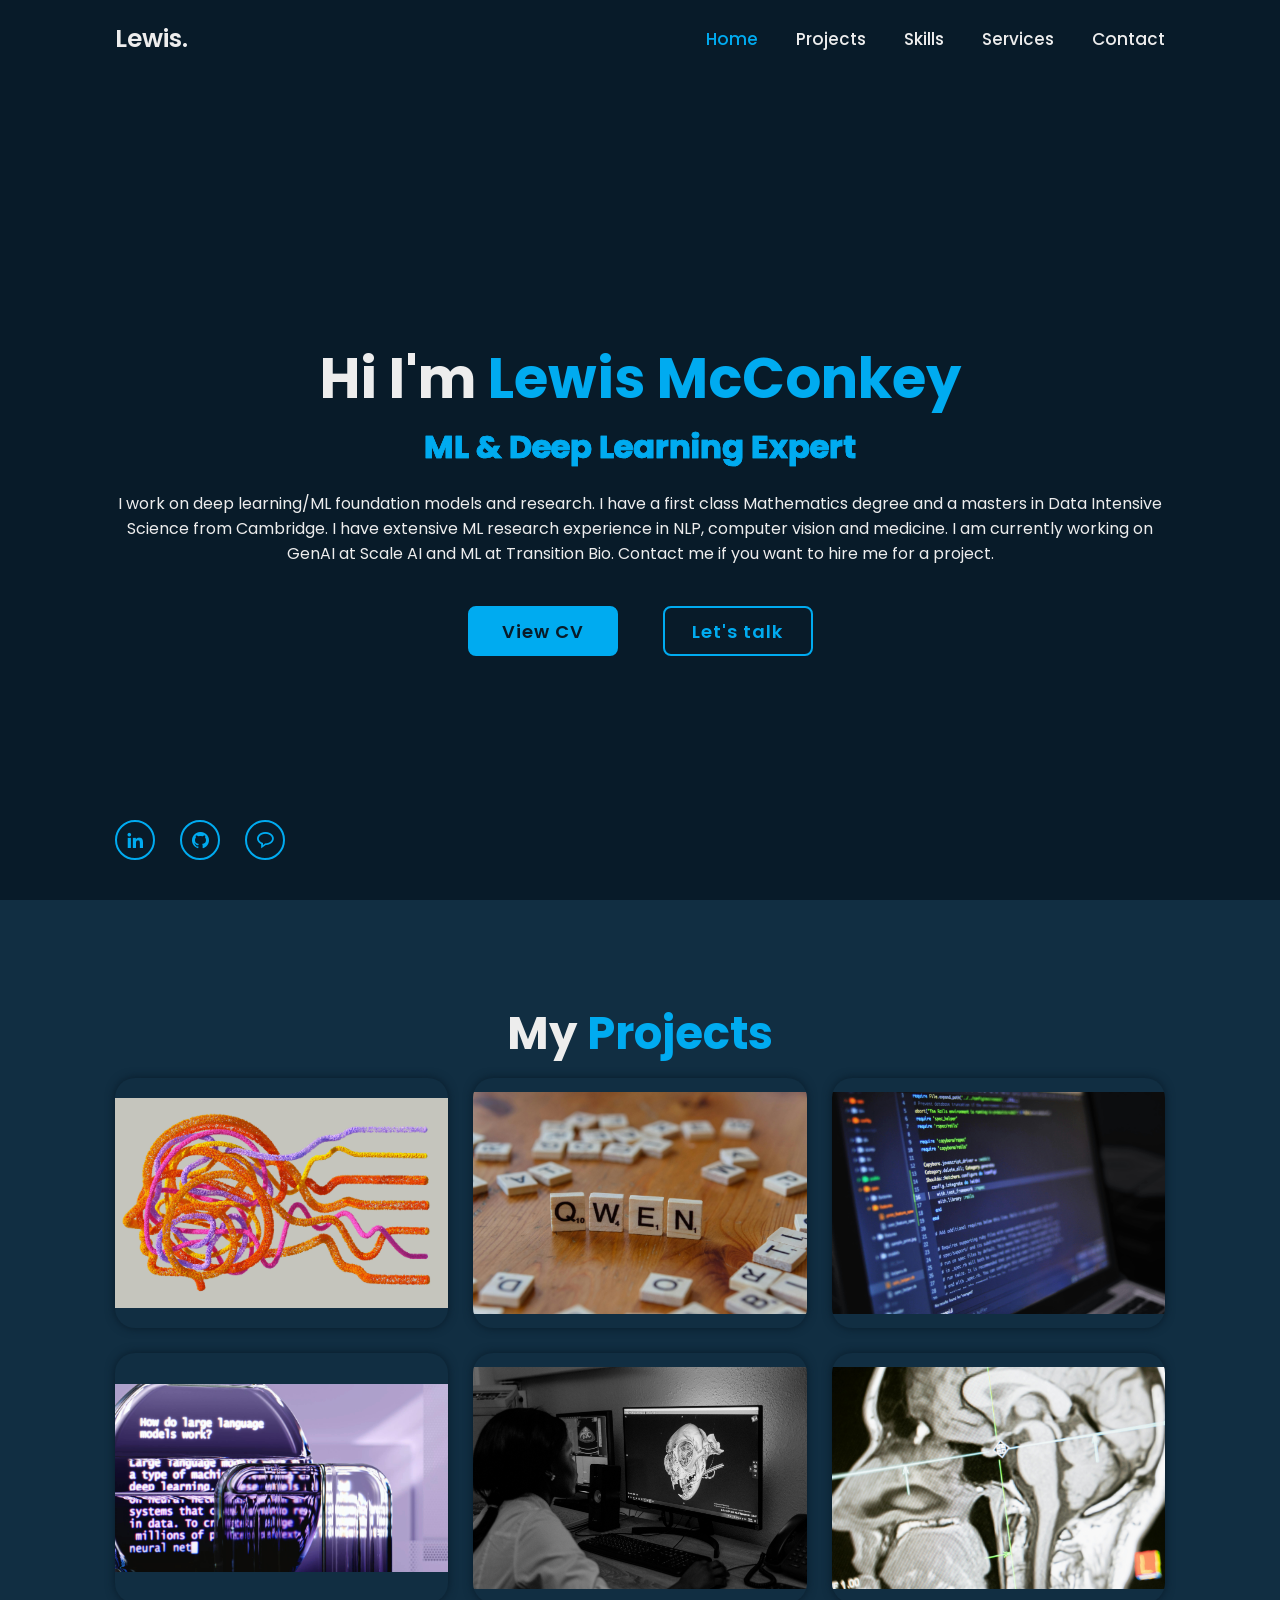
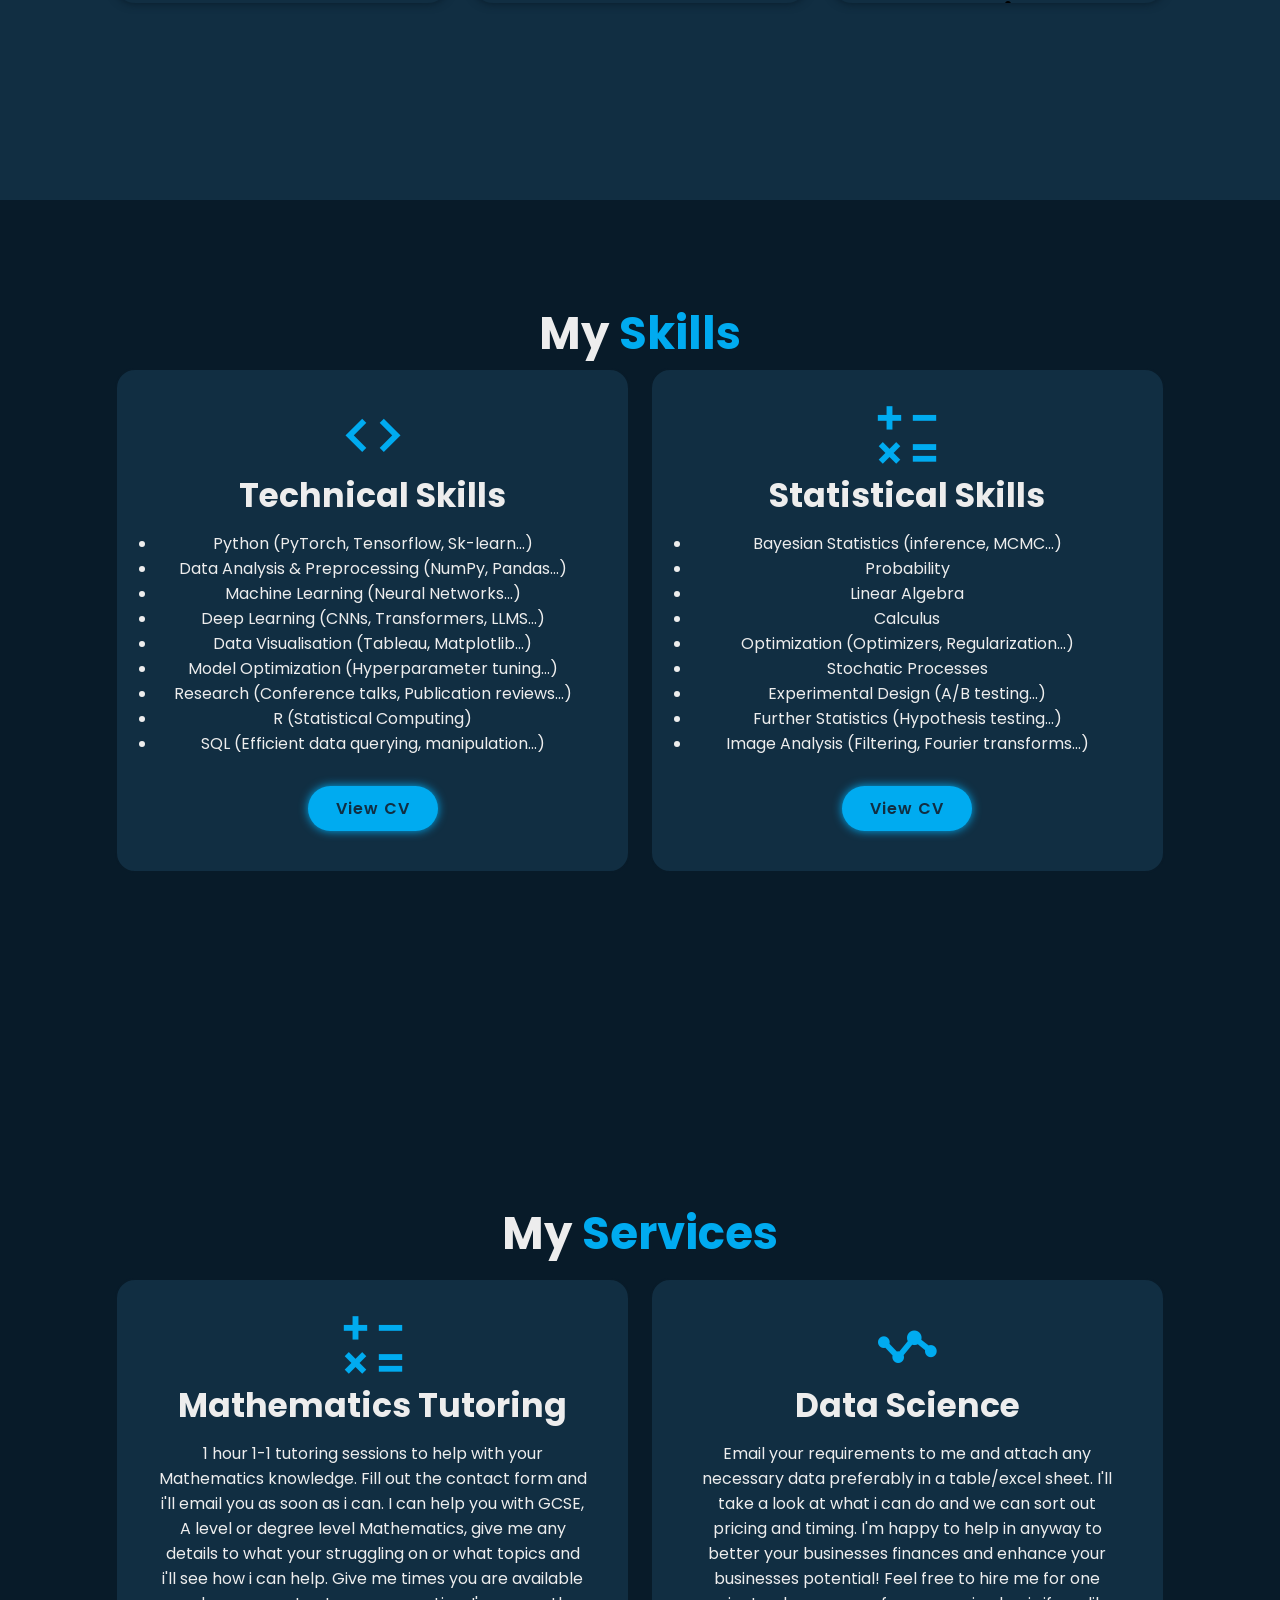
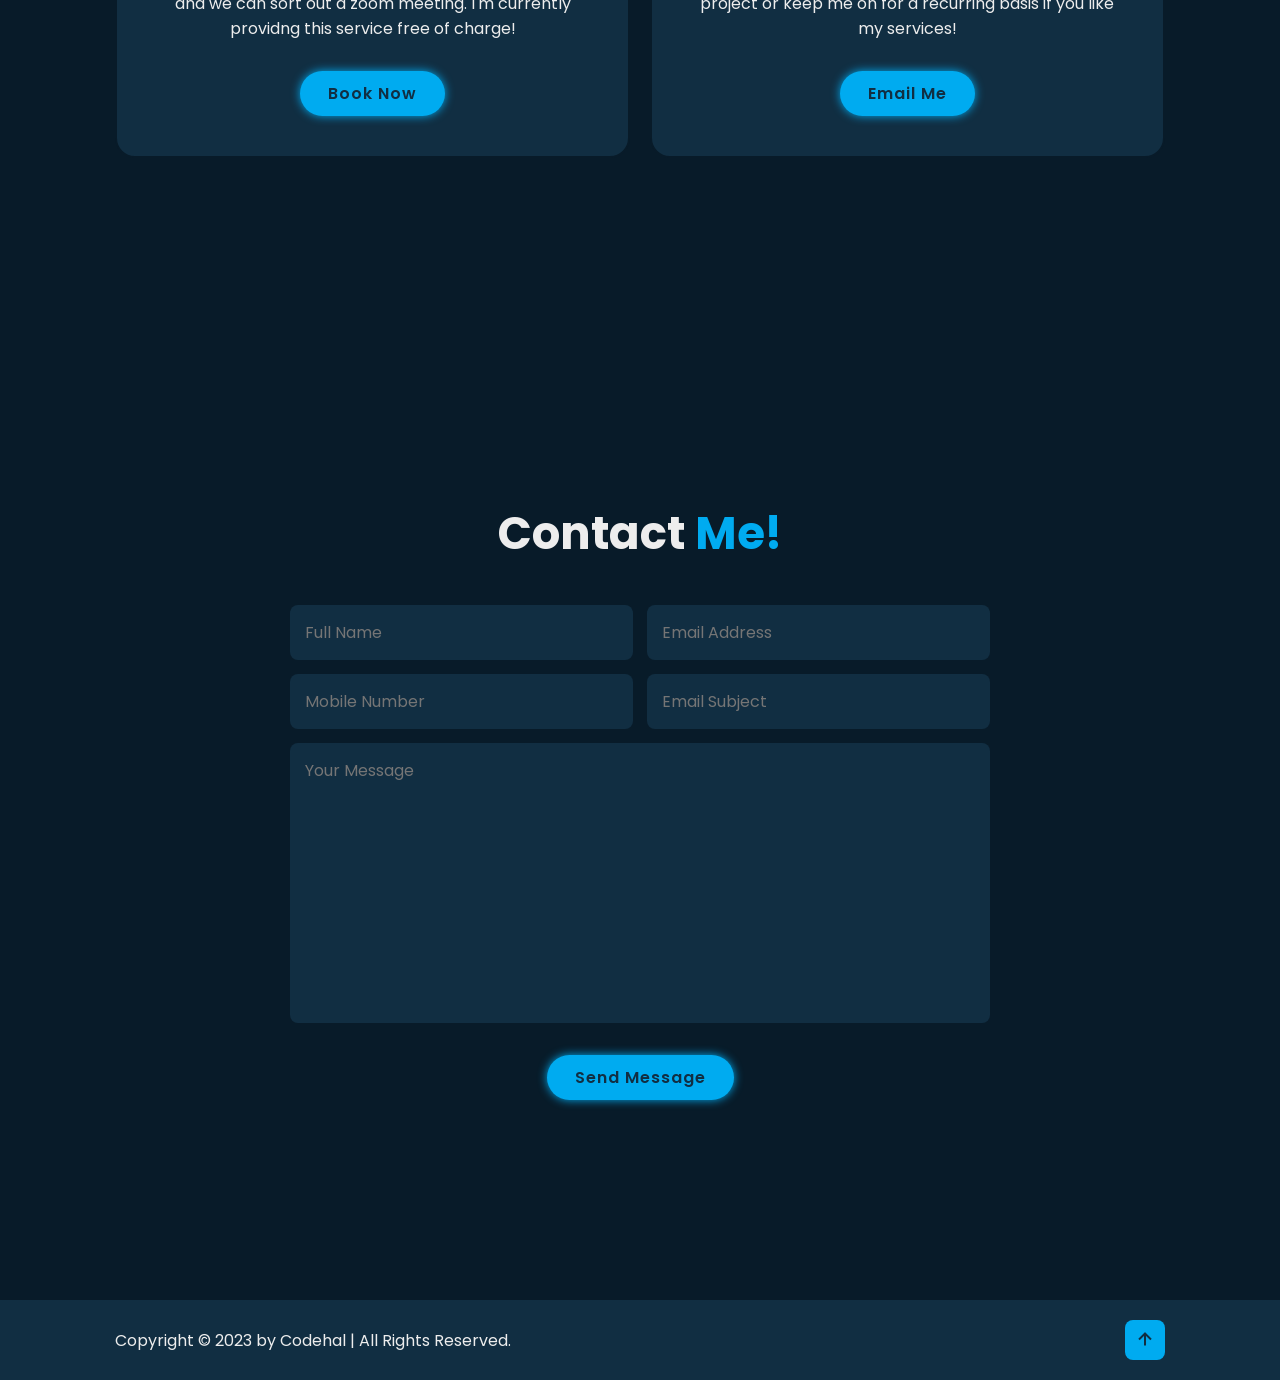
==== commit ba3ee03a: "Replace Cancer_Survival.jpg with MLLM.jpg" ====
--- a/index.html
+++ b/index.html
@@ -81,7 +81,7 @@
             </div>
 
               <div class="portfolio-box">
-                <img src="Cancer_Survival.jpg" alt="">
+                <img src="MLLM.jpg" alt="">
                 <div class="portfolio-layer">
                   <h4>Vision Search Engine</h4>
                   <p>Vision encoder model (trained using student-teacher network) turned into a vision search engine. This is the first part of a multimodal large language model I am currently building.</p>
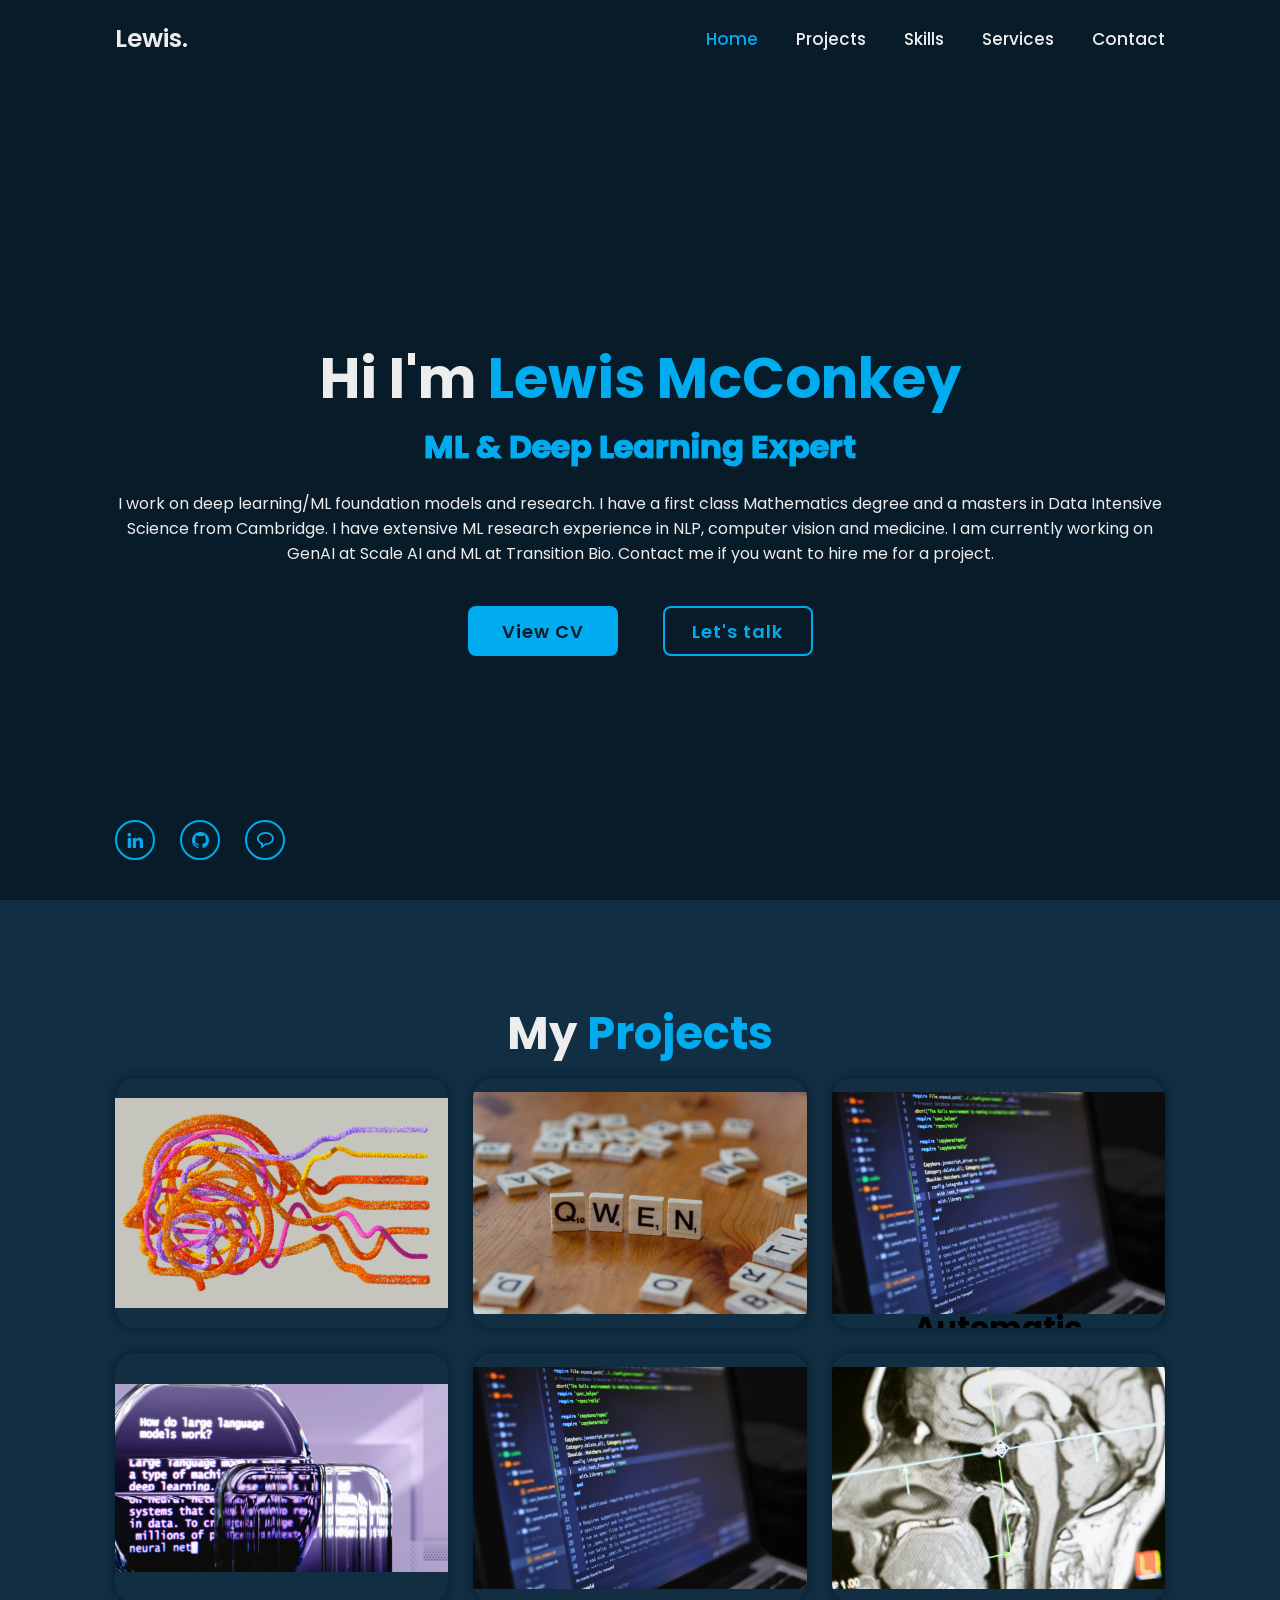
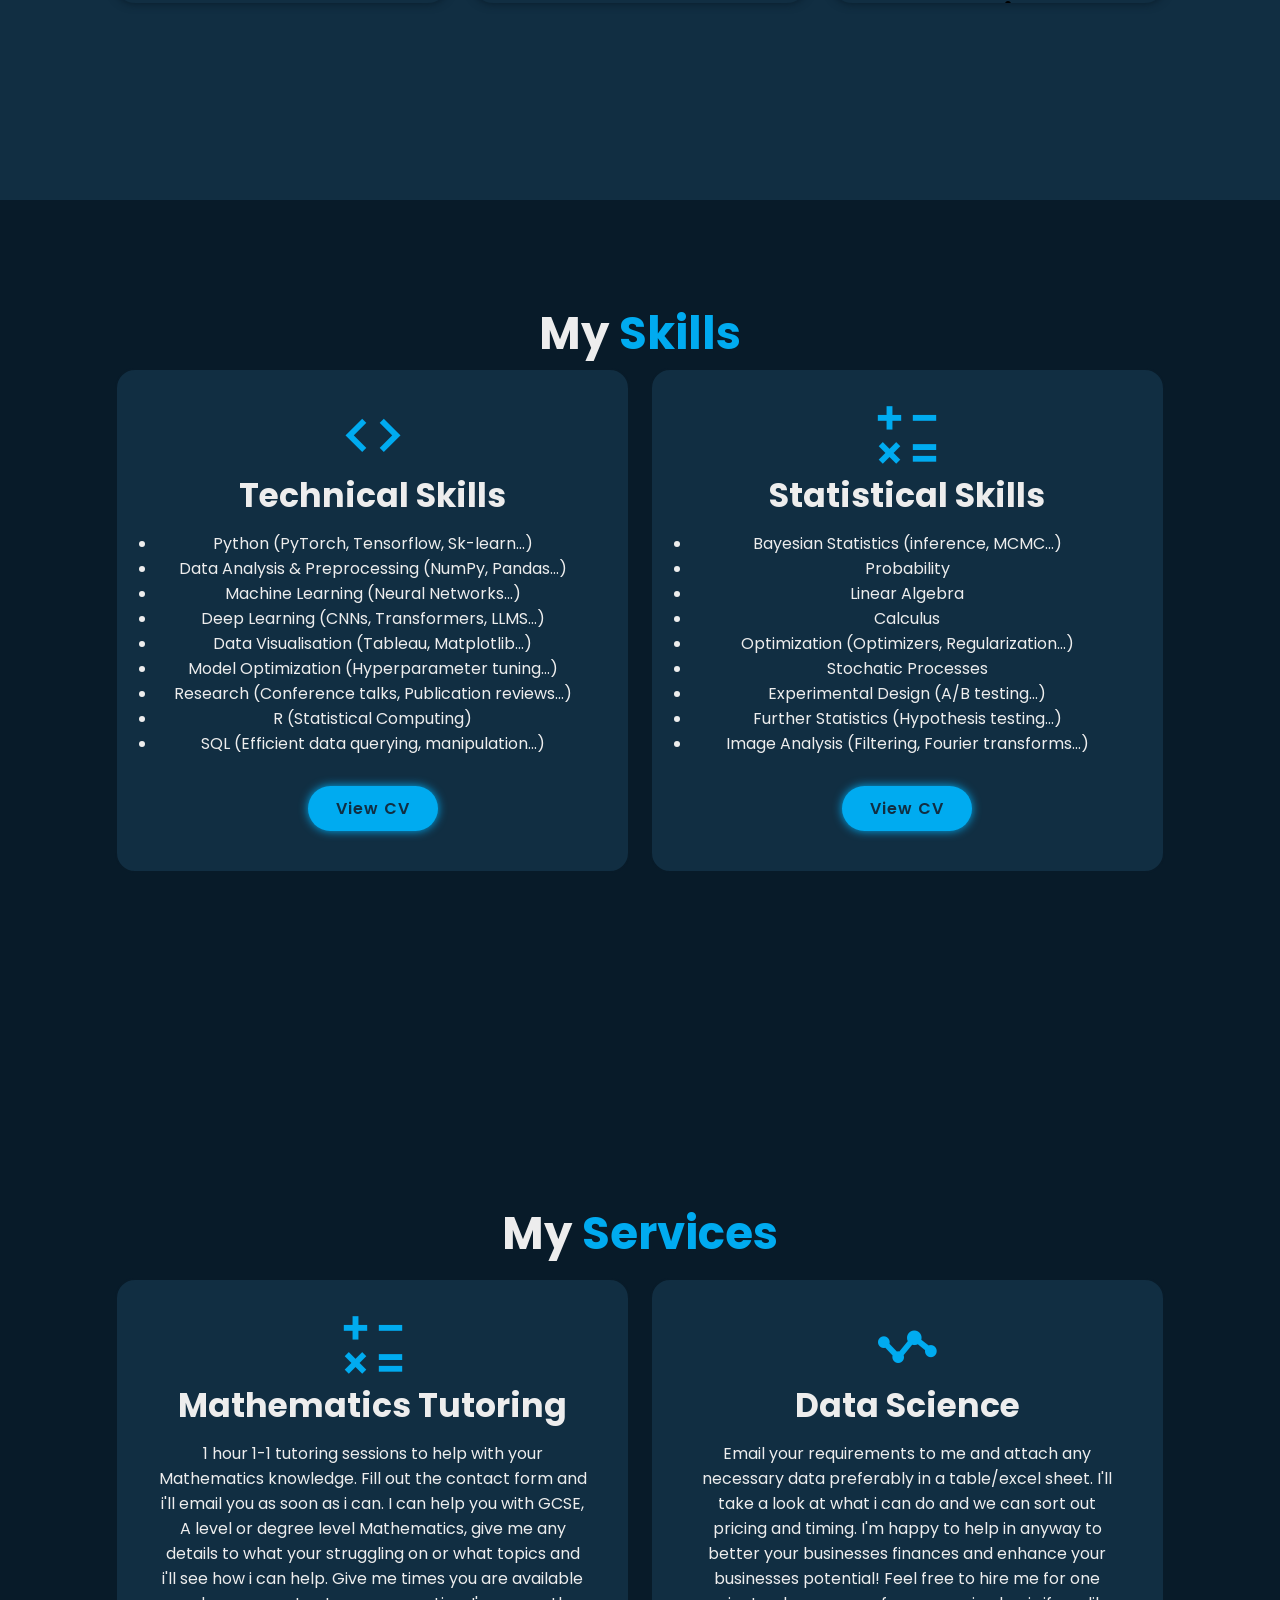
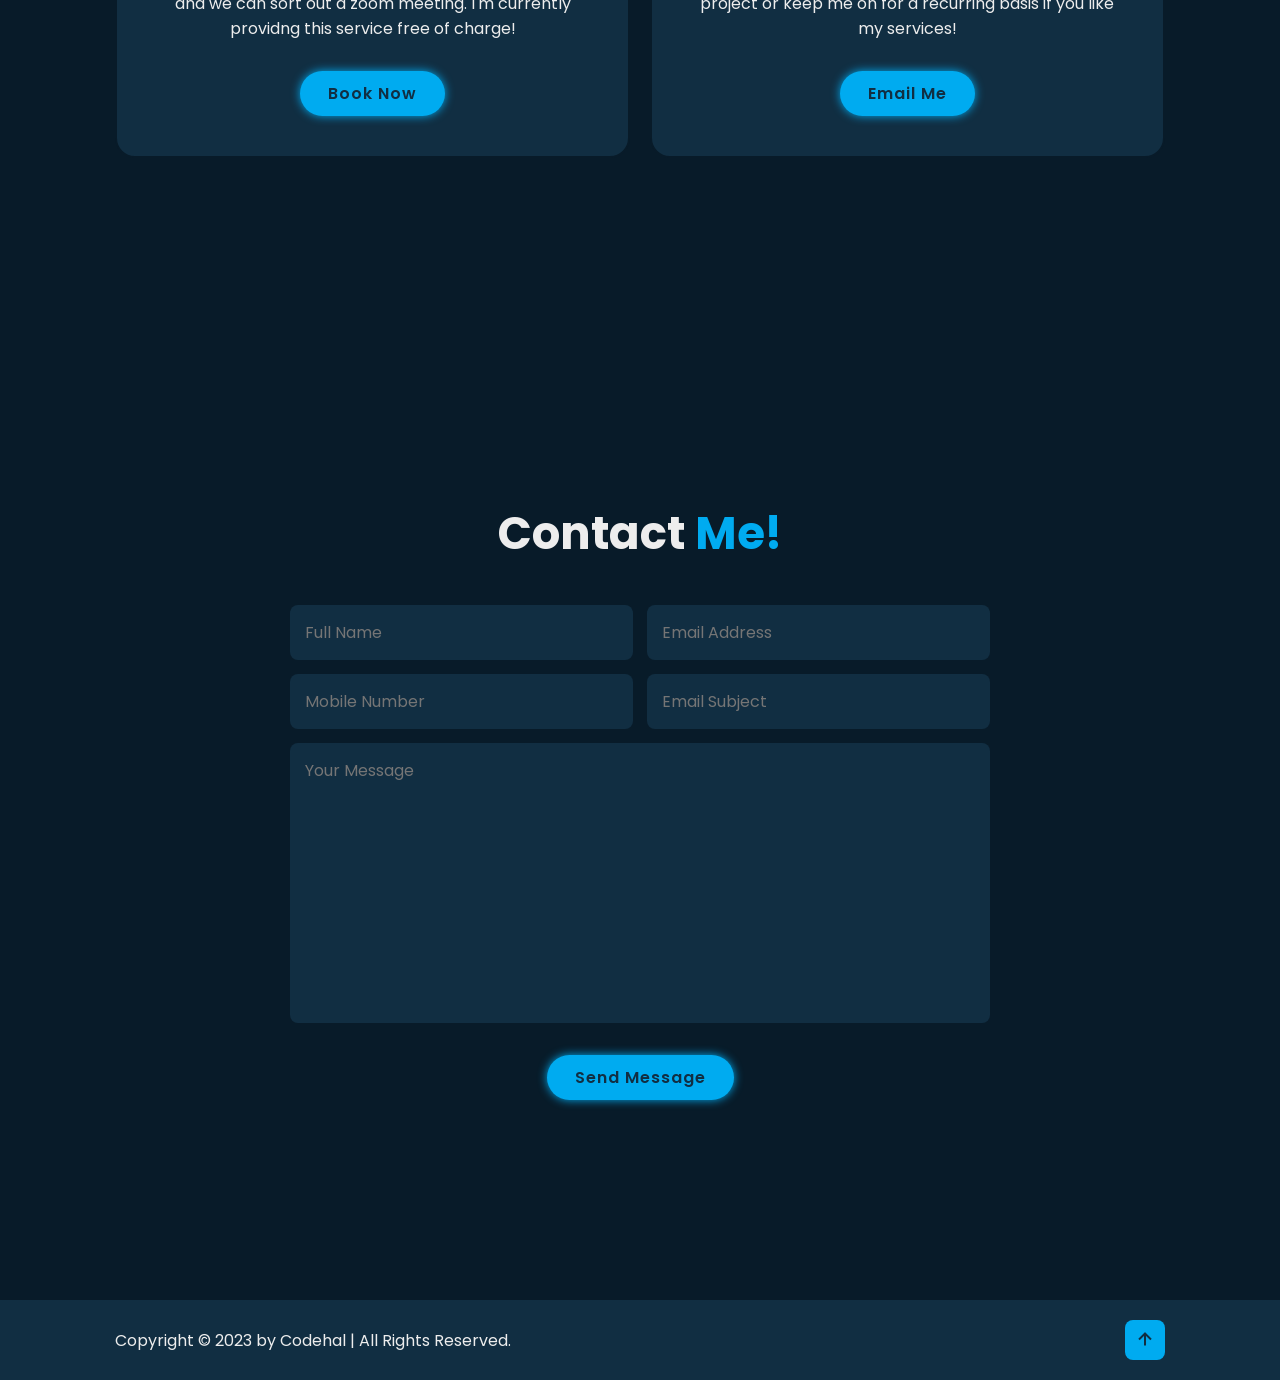
==== commit 6298f137: "Update portfolio items in index.html" ====
--- a/index.html
+++ b/index.html
@@ -74,9 +74,9 @@
             <div class="portfolio-box">
               <img src="research_computing.jpg" alt="">
               <div class="portfolio-layer">
-                <h4>Automatic Differentiation</h4>
-                <p>Created a sub_dual_autodiff package for automatic differentiation using dual numbers.</p>
-                <a href="https://github.com/Conkey01/Automatic-Differentiation-Using-Dual-Numbers-Package"><i class='bx bx-link-external' ></i></a>
+                <h4>Automatic Speech Recognition</h4>
+                <p>A self-supervised transformer-based ASR system using CNN feature encoder and quantization module built to jointly learn discrete speech units & contextualised representations.</p>
+                <a href="https://conkey01.github.io/Automatic_Speech_Recognition_System/"><i class='bx bx-link-external' ></i></a>
               </div>
             </div>
 
@@ -84,19 +84,19 @@
                 <img src="MLLM.jpg" alt="">
                 <div class="portfolio-layer">
                   <h4>Vision Search Engine</h4>
-                  <p>Vision encoder model (trained using student-teacher network) turned into a vision search engine. This is the first part of a multimodal large language model I am currently building.</p>
+                  <p>Vision encoder trained using student-teacher network turned into vision search engine. First part of a multimodal large language model I am currently building.</p>
                   <a href="https://conkey01.github.io/Vision_Encoder/"><i class='bx bx-link-external' ></i></a>
                 </div>
               </div>
 
-                <div class="portfolio-box">
-                  <img src="Image_Analysis.jpg" alt="">
-                  <div class="portfolio-layer">
-                    <h4>Image Analysis</h4>
-                    <p>Coming soon...</p>
-                    <a href="https://github.com/Conkey01/Optimising-Neural-Network-Inference-Pipelines-for-Digit-Summation"><i class='bx bx-link-external' ></i></a>
-                  </div>
+              <div class="portfolio-box">
+                <img src="research_computing.jpg" alt="">
+                <div class="portfolio-layer">
+                  <h4>Automatic Differentiation</h4>
+                  <p>Created a sub_dual_autodiff package for automatic differentiation using dual numbers.</p>
+                  <a href="https://github.com/Conkey01/Automatic-Differentiation-Using-Dual-Numbers-Package"><i class='bx bx-link-external' ></i></a>
                 </div>
+              </div>
 
             <div class="portfolio-box">
                <img src="Medical_Imaging.jpg" alt="">
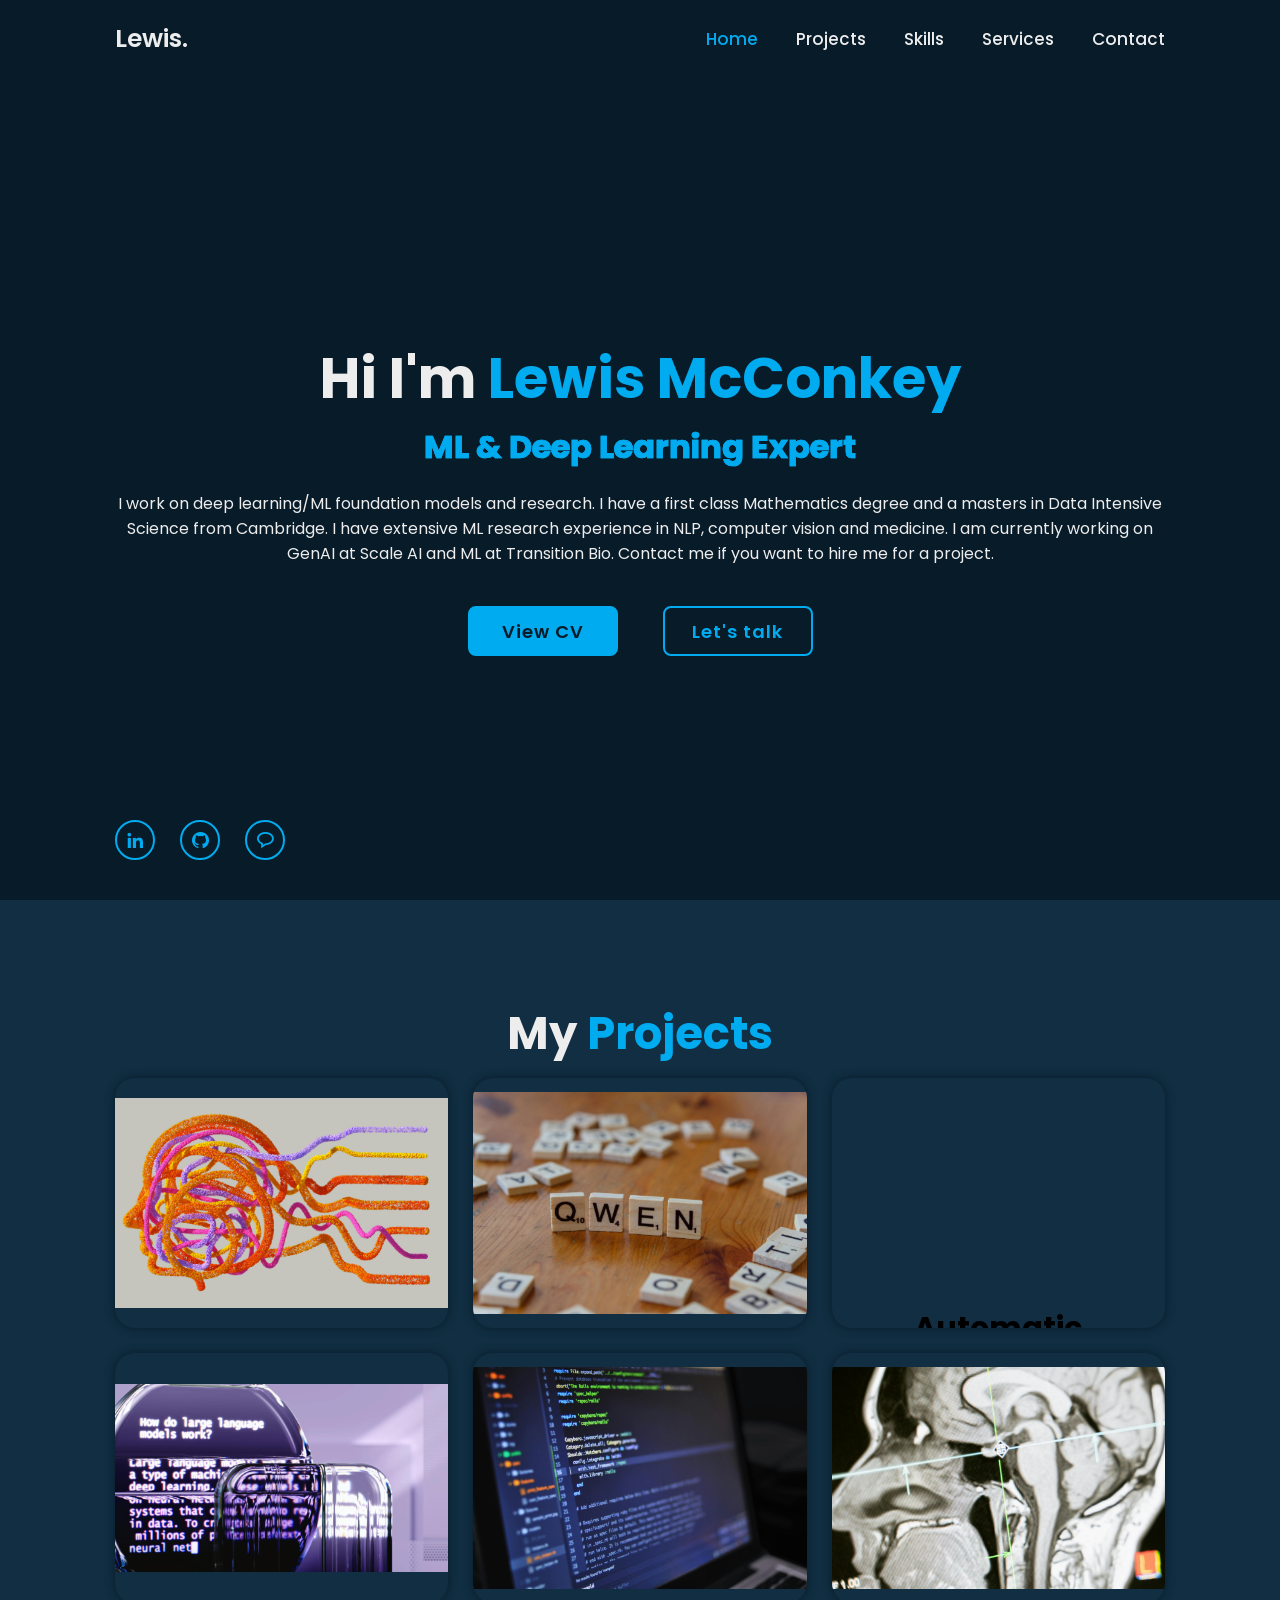
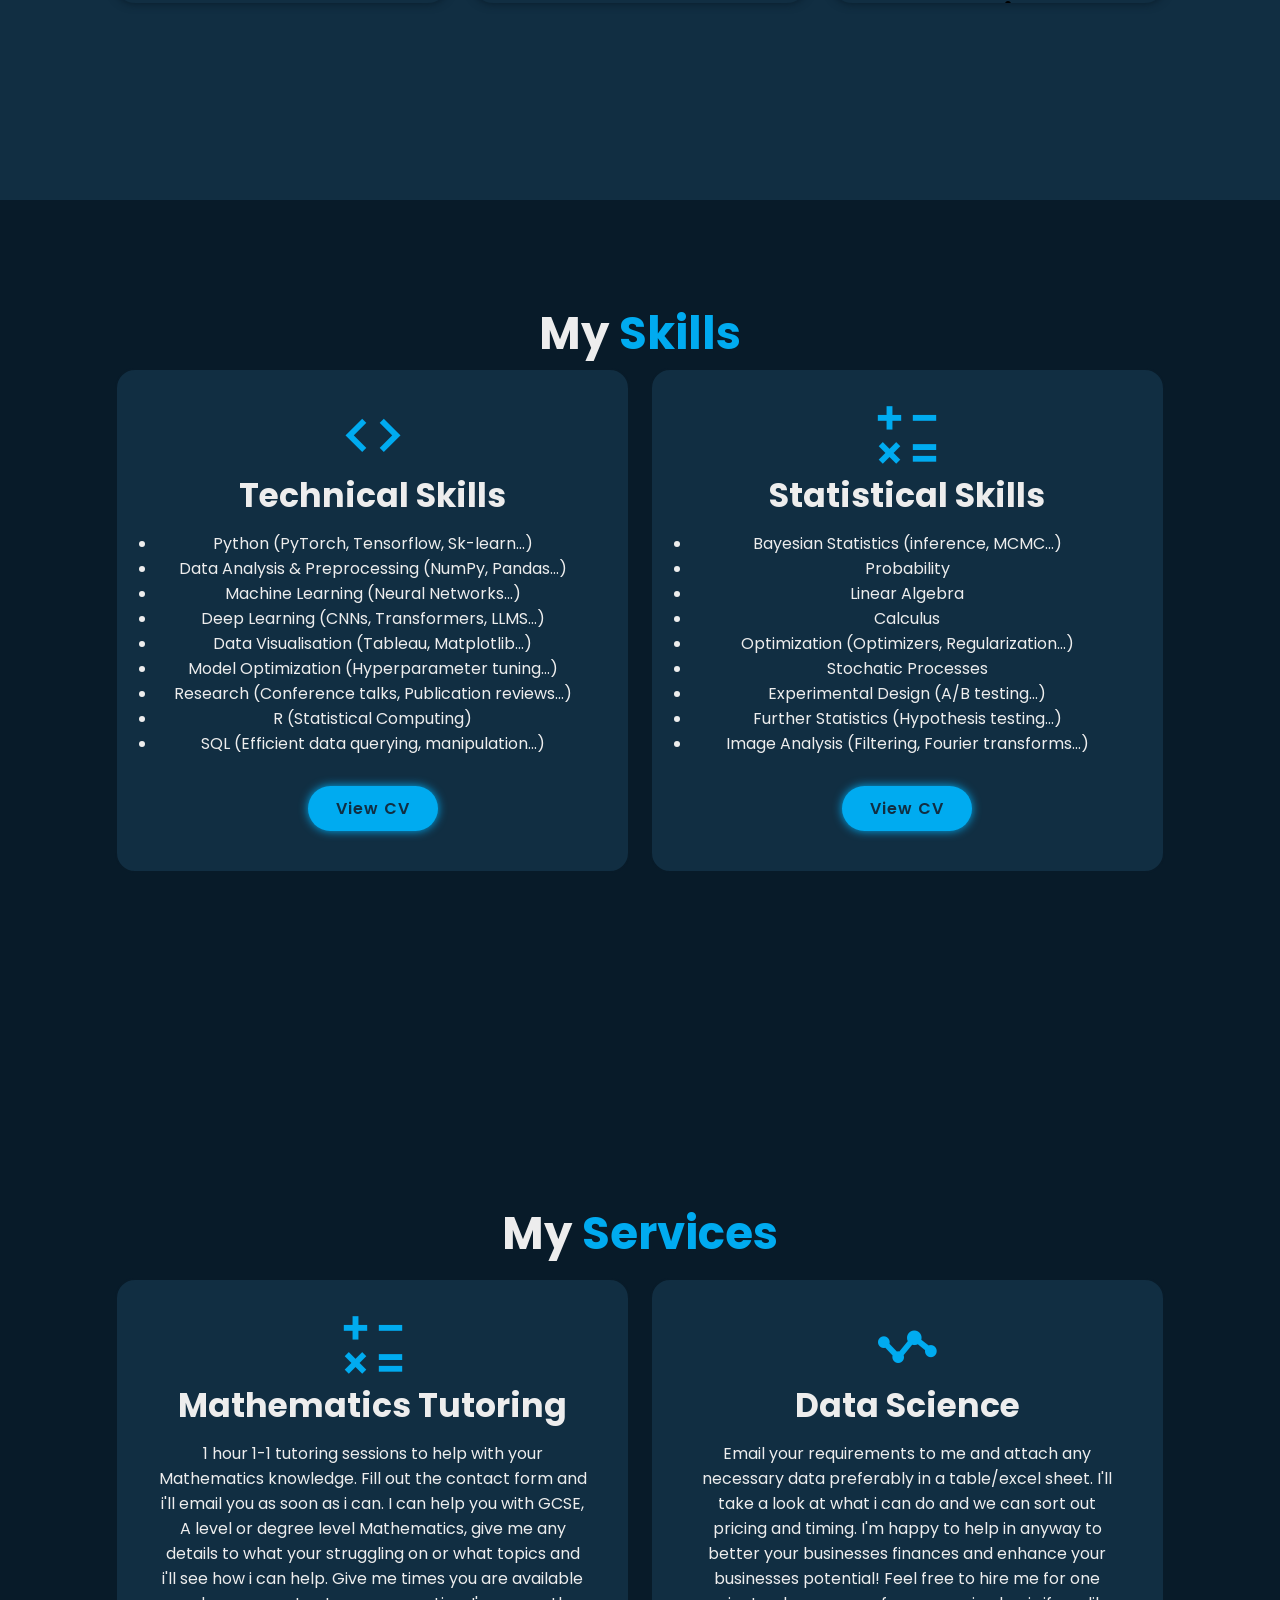
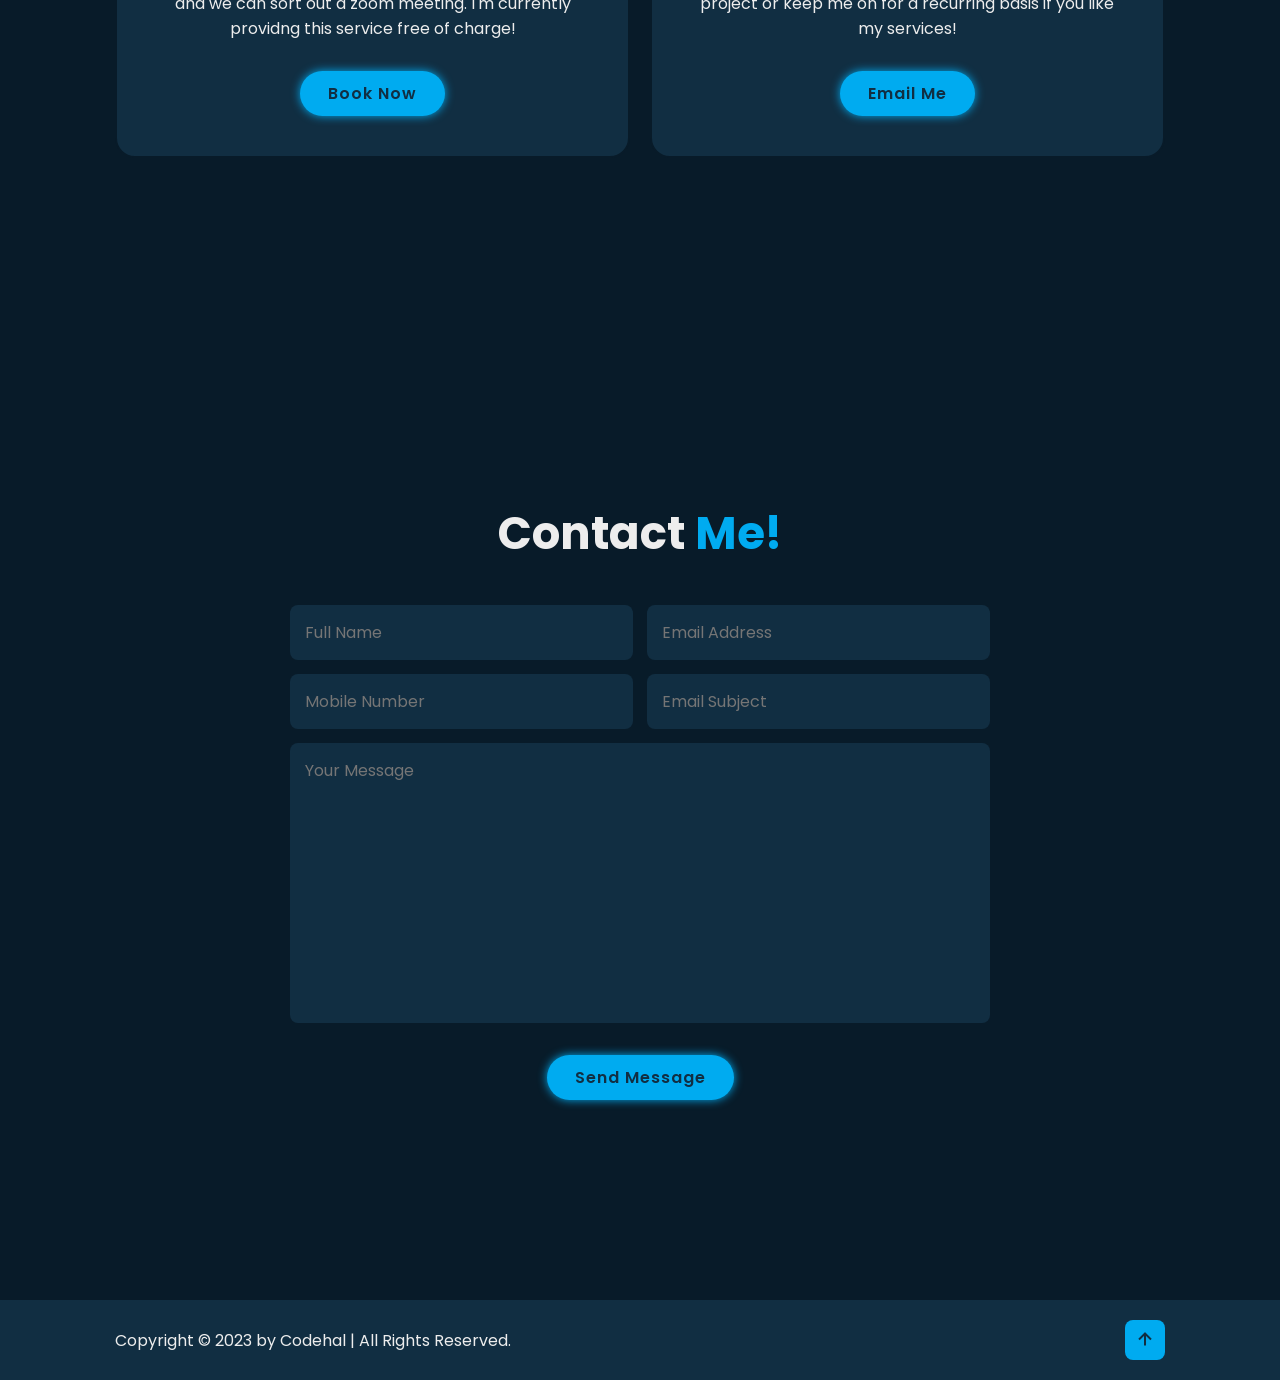
==== commit b21c1985: "Replace research_computing.jpg with sound.jpg" ====
--- a/index.html
+++ b/index.html
@@ -72,7 +72,7 @@
           </div>
 
             <div class="portfolio-box">
-              <img src="research_computing.jpg" alt="">
+              <img src="sound.jpg" alt="">
               <div class="portfolio-layer">
                 <h4>Automatic Speech Recognition</h4>
                 <p>A self-supervised transformer-based ASR system using CNN feature encoder and quantization module built to jointly learn discrete speech units & contextualised representations.</p>
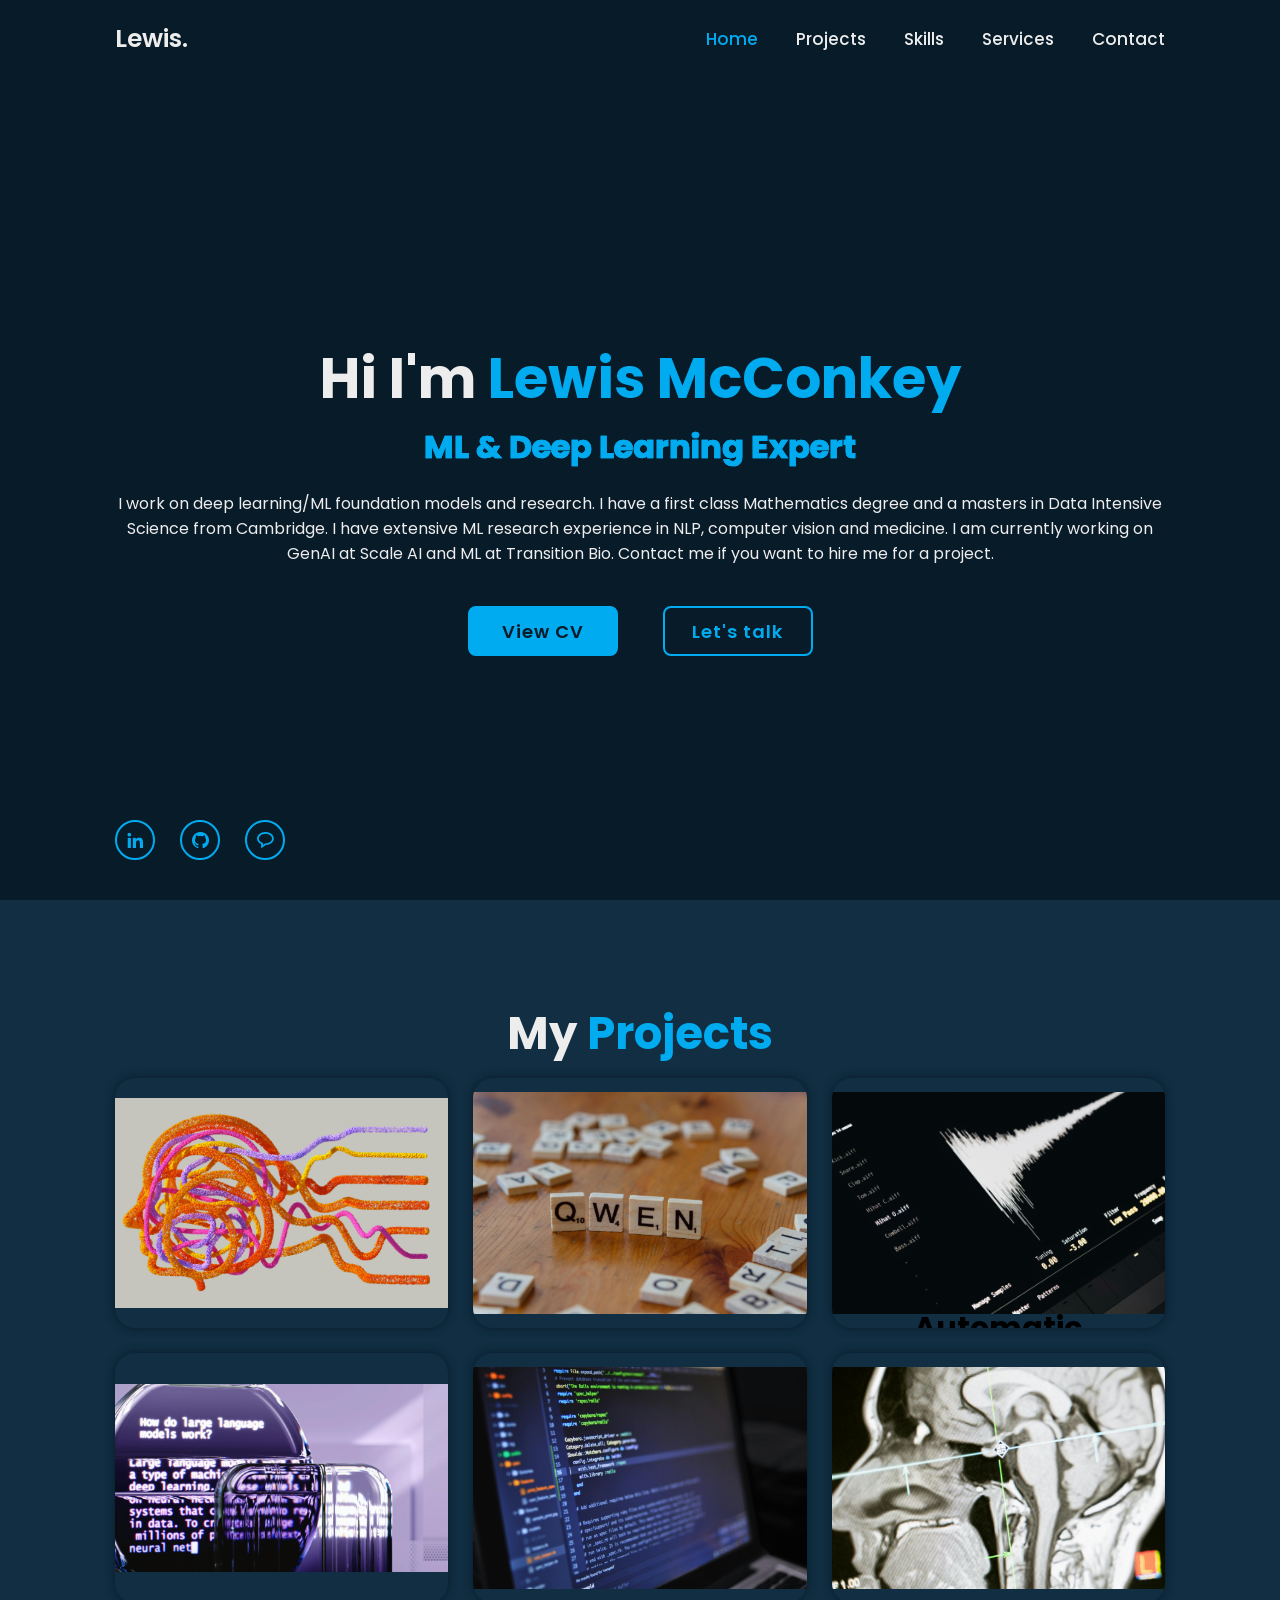
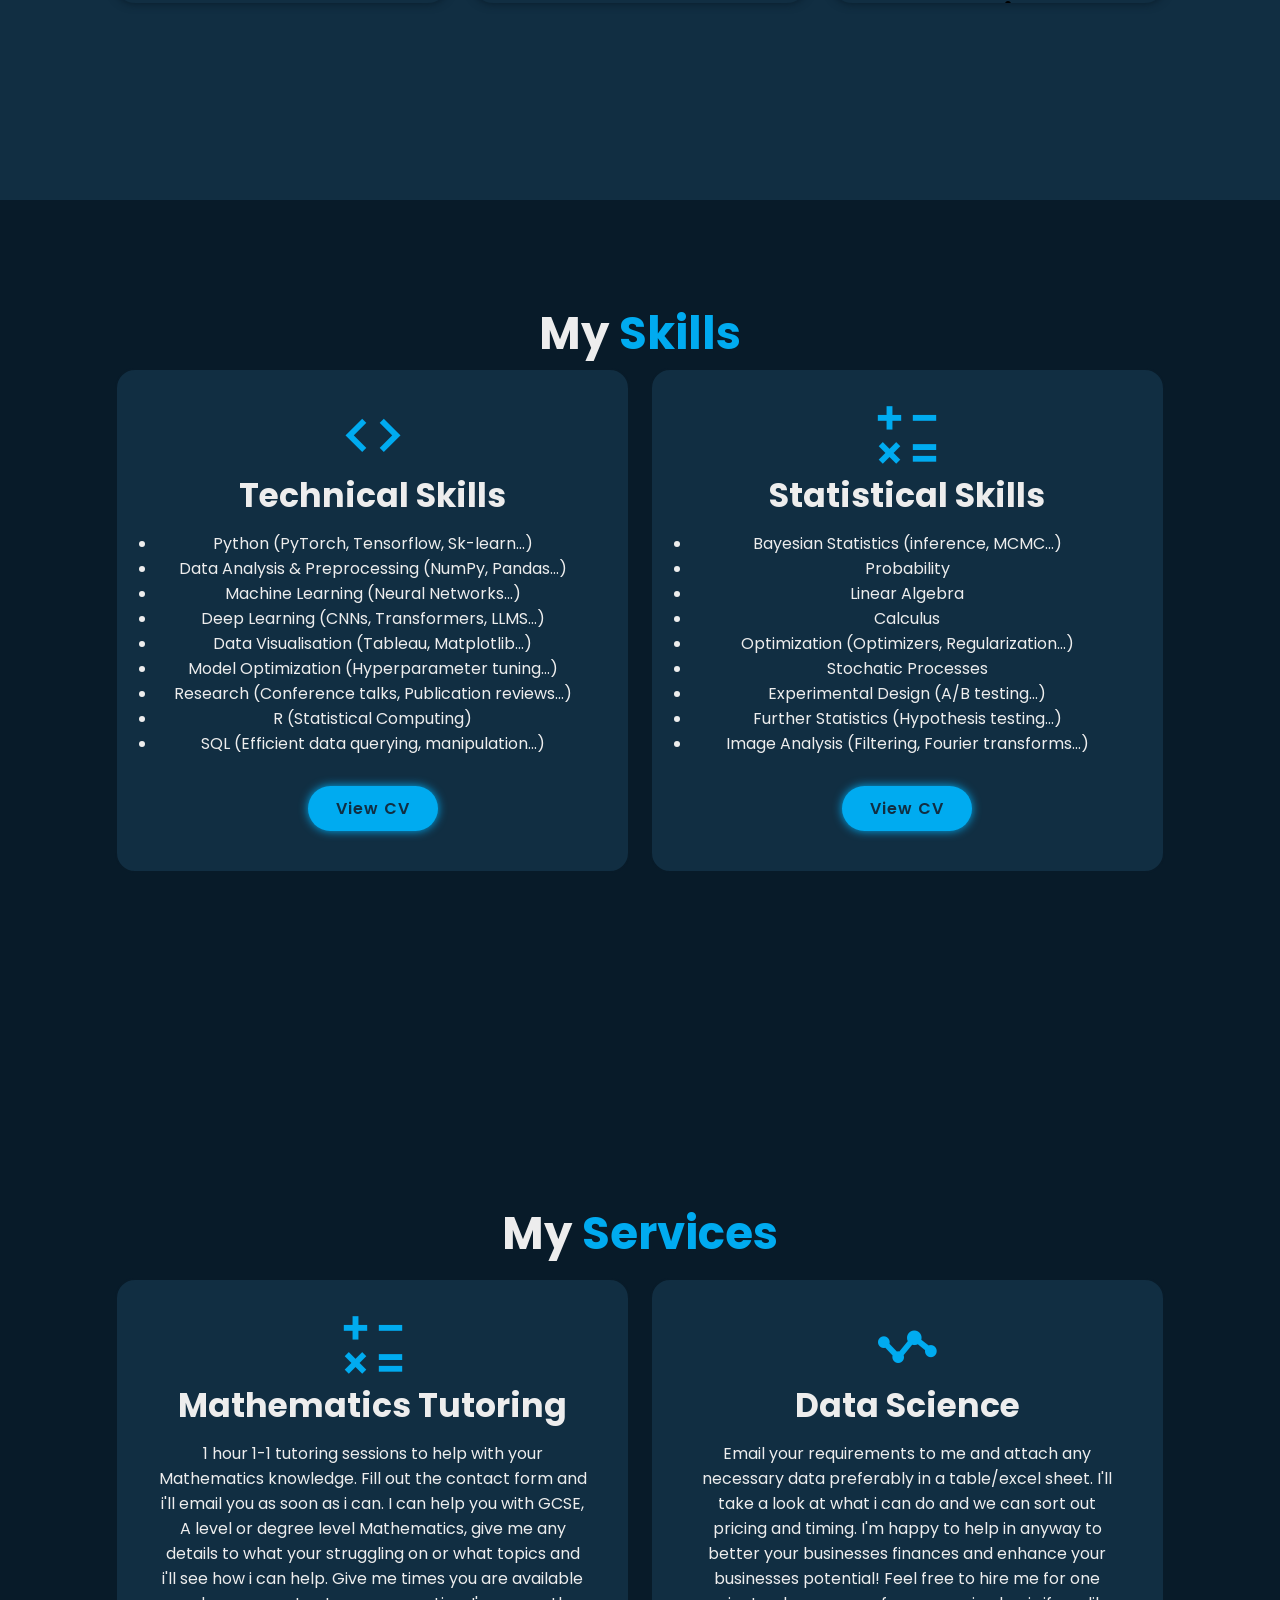
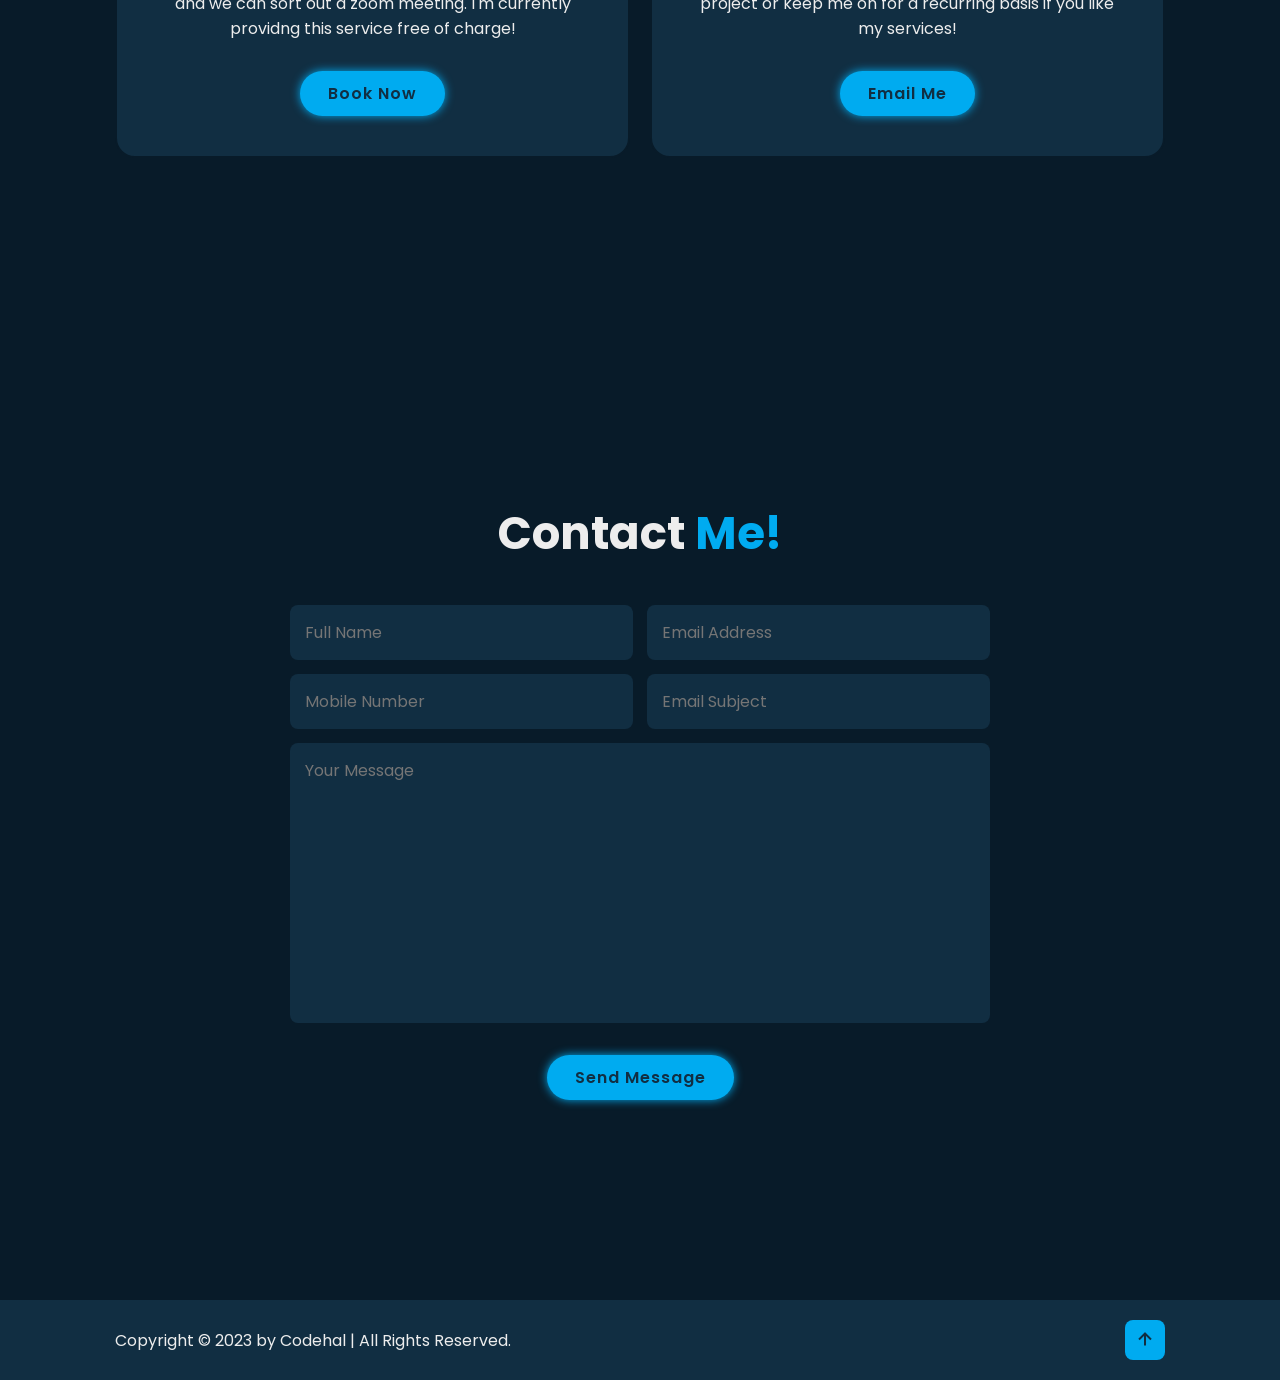
==== commit fec3ea4d: "Fix image filename case sensitivity in index.html" ====
--- a/index.html
+++ b/index.html
@@ -72,7 +72,7 @@
           </div>
 
             <div class="portfolio-box">
-              <img src="sound.jpg" alt="">
+              <img src="Sound.jpg" alt="">
               <div class="portfolio-layer">
                 <h4>Automatic Speech Recognition</h4>
                 <p>A self-supervised transformer-based ASR system using CNN feature encoder and quantization module built to jointly learn discrete speech units & contextualised representations.</p>
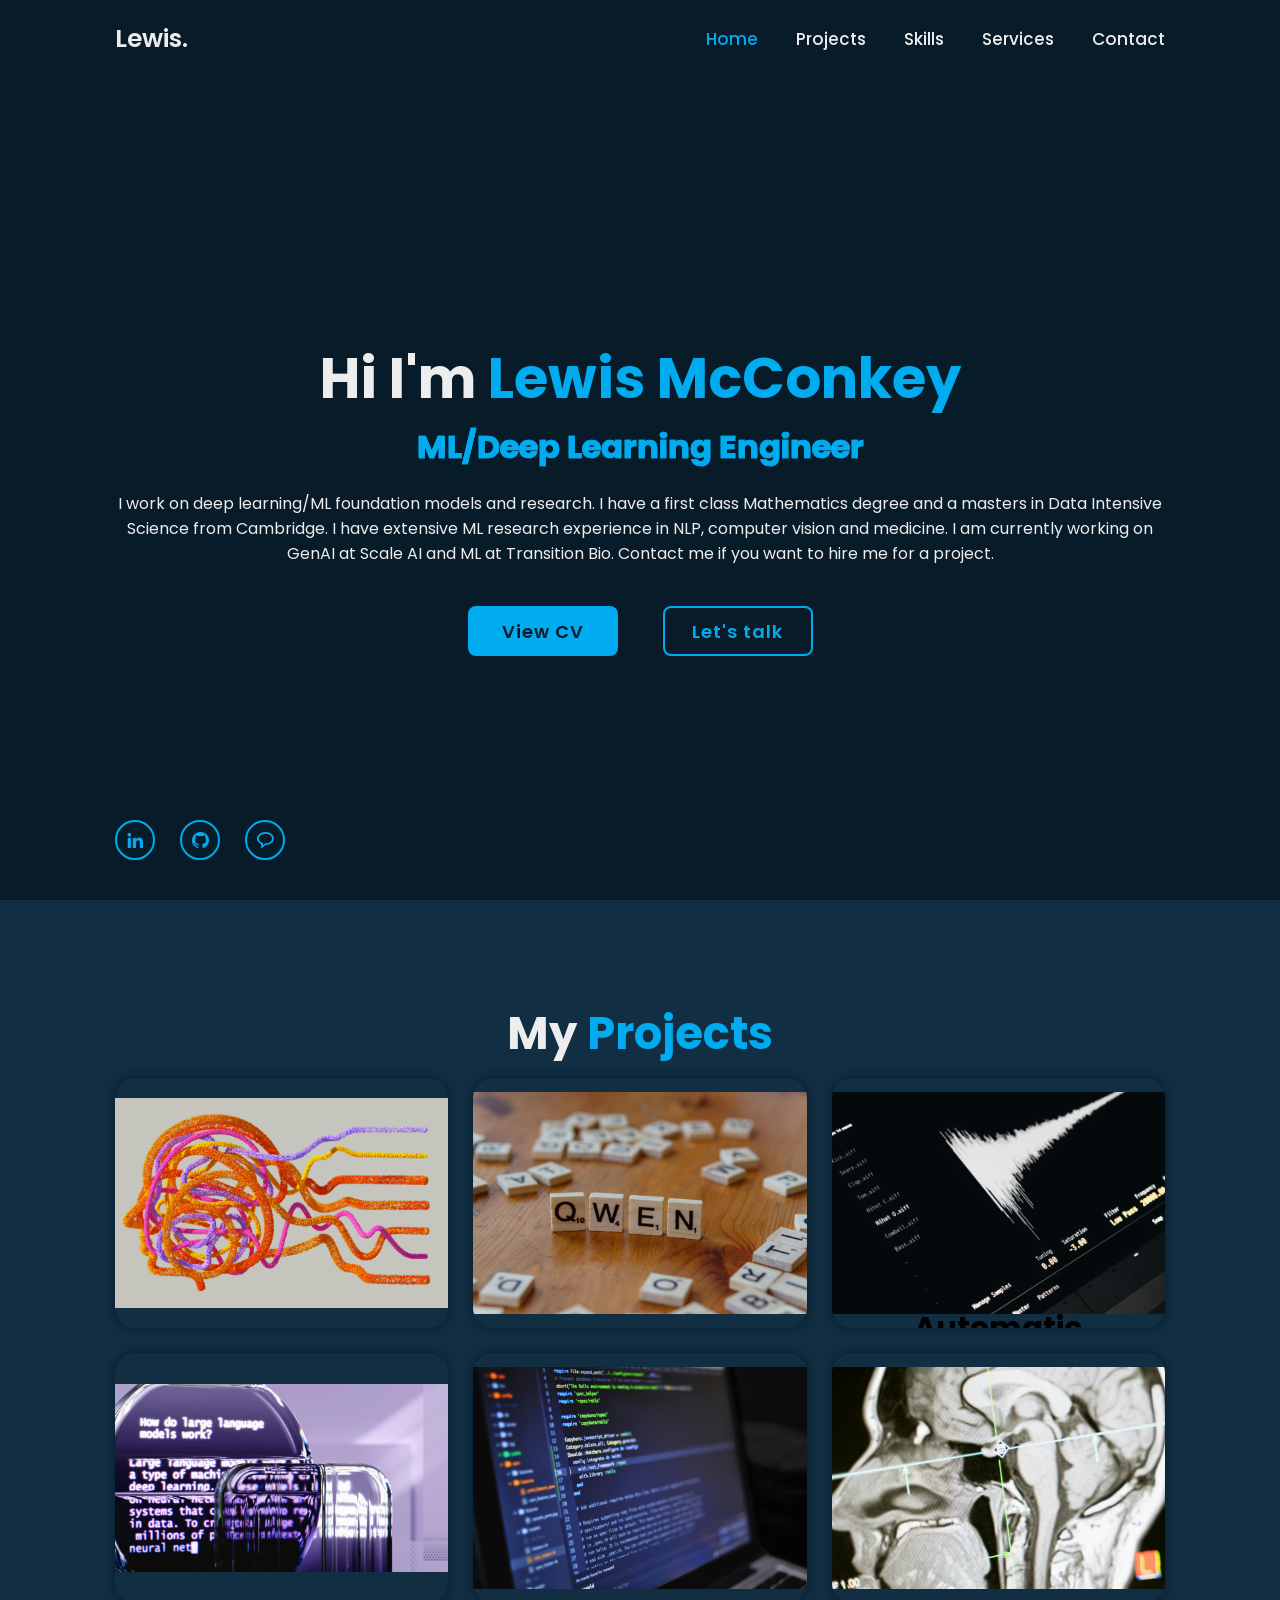
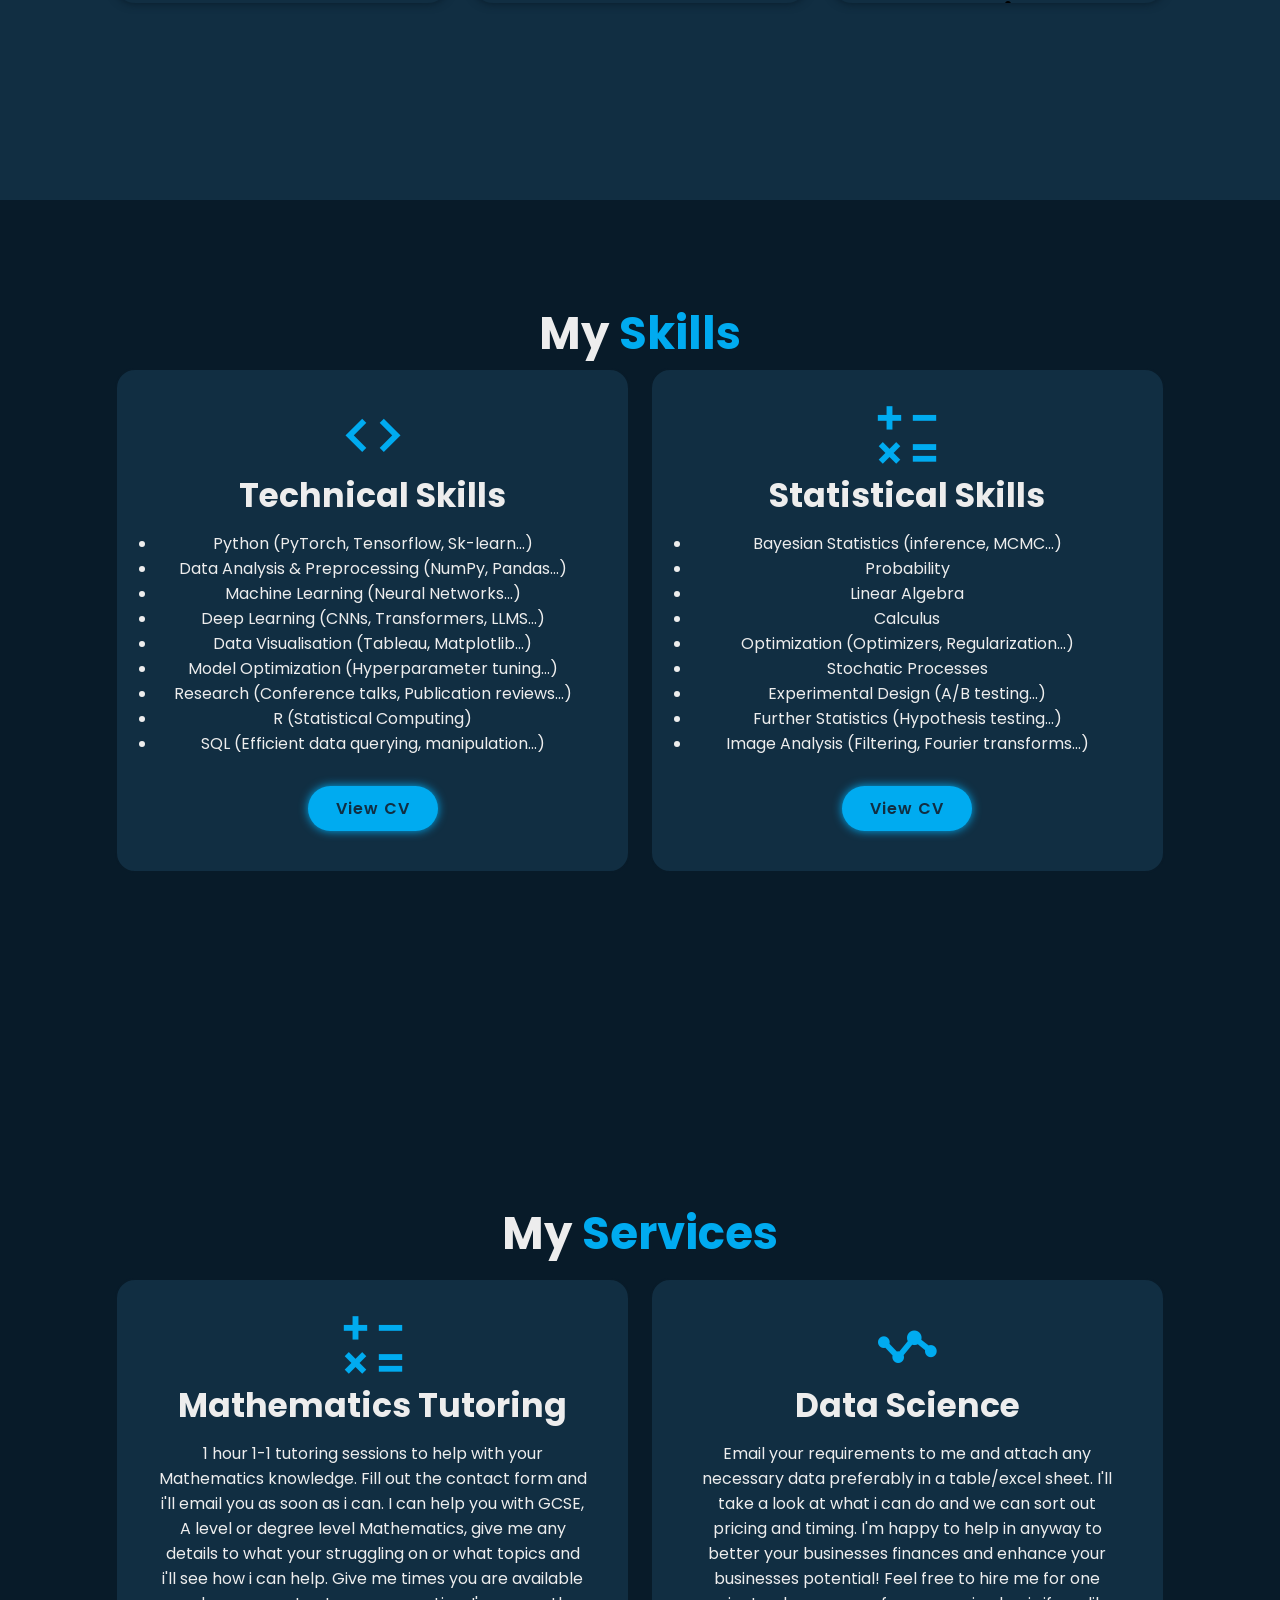
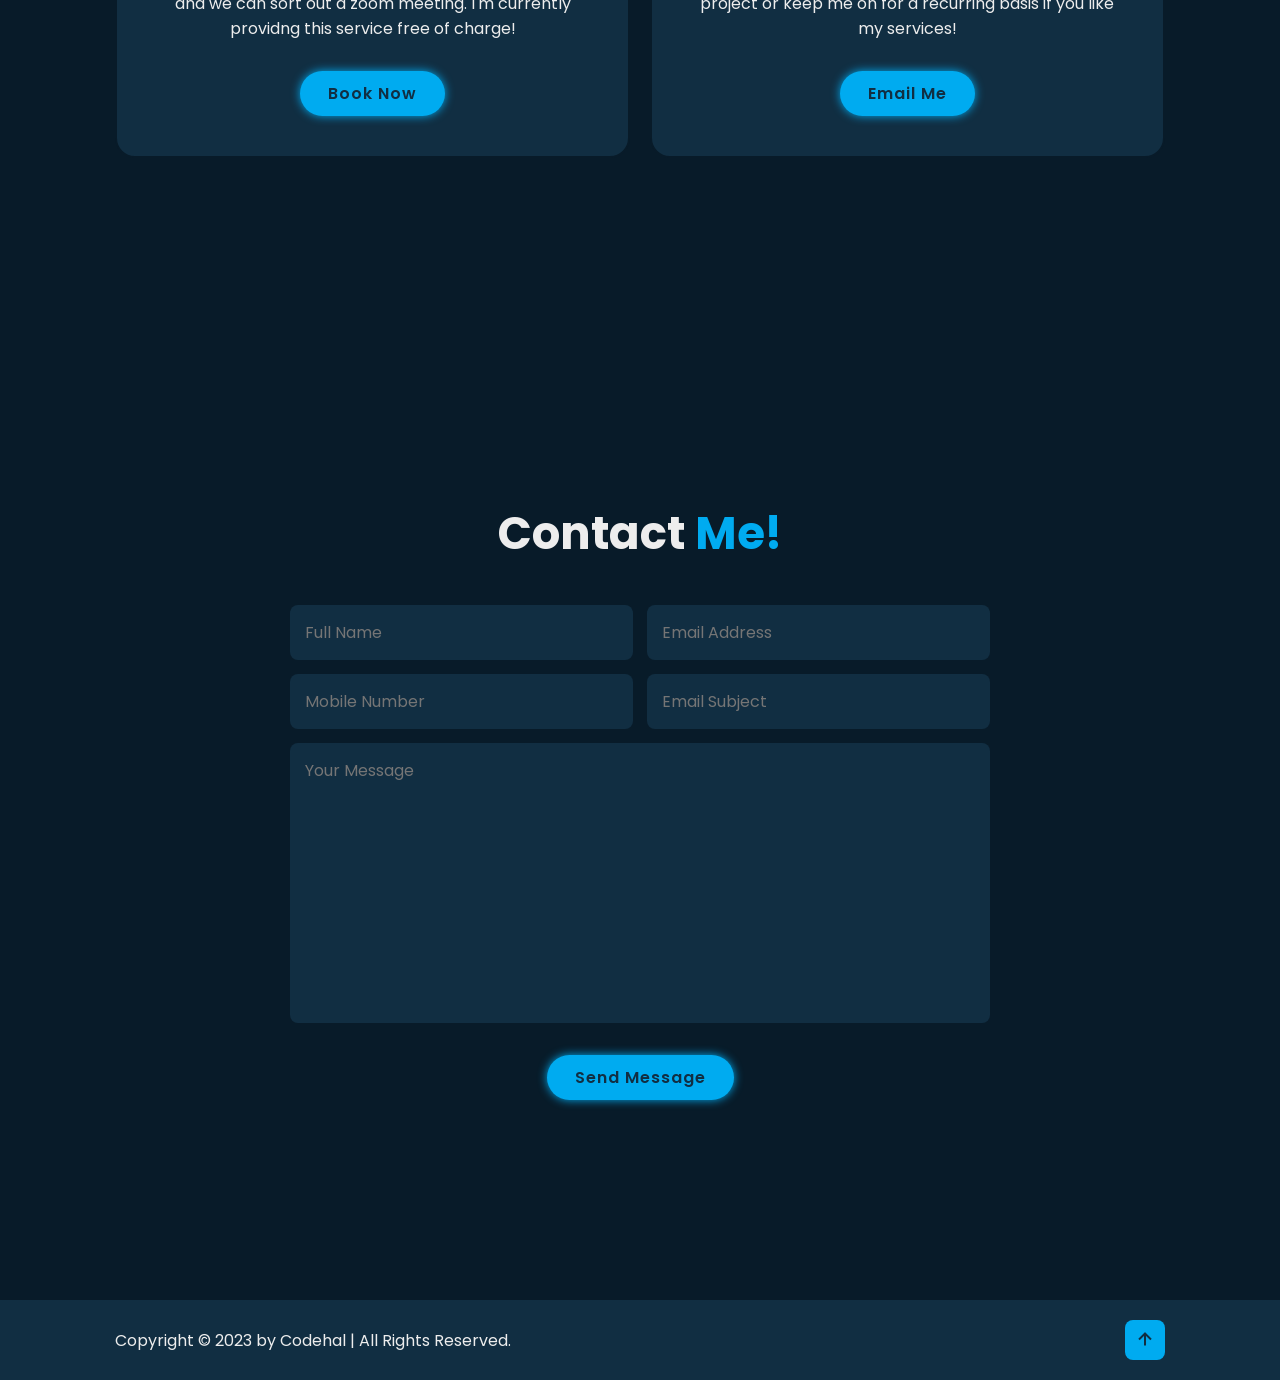
==== commit 051aa837: "Update job title to 'ML/Deep Learning Engineer'" ====
--- a/index.html
+++ b/index.html
@@ -32,7 +32,7 @@
       <center>
       <h1><br>Hi I'm <span>Lewis McConkey</span></h1>
       <div class="text-animate">
-        <h3>ML & Deep Learning Expert</h3>
+        <h3>ML/Deep Learning Engineer</h3>
       </div>
       <p>I work on deep learning/ML foundation models and research. I have a first class Mathematics degree and a masters in Data Intensive Science from Cambridge. I have extensive ML research experience in NLP, computer vision and medicine. I am currently working on GenAI at Scale AI and ML at Transition Bio.  Contact me if you want to hire me for a project.</p>
       <div class="btn-box">
